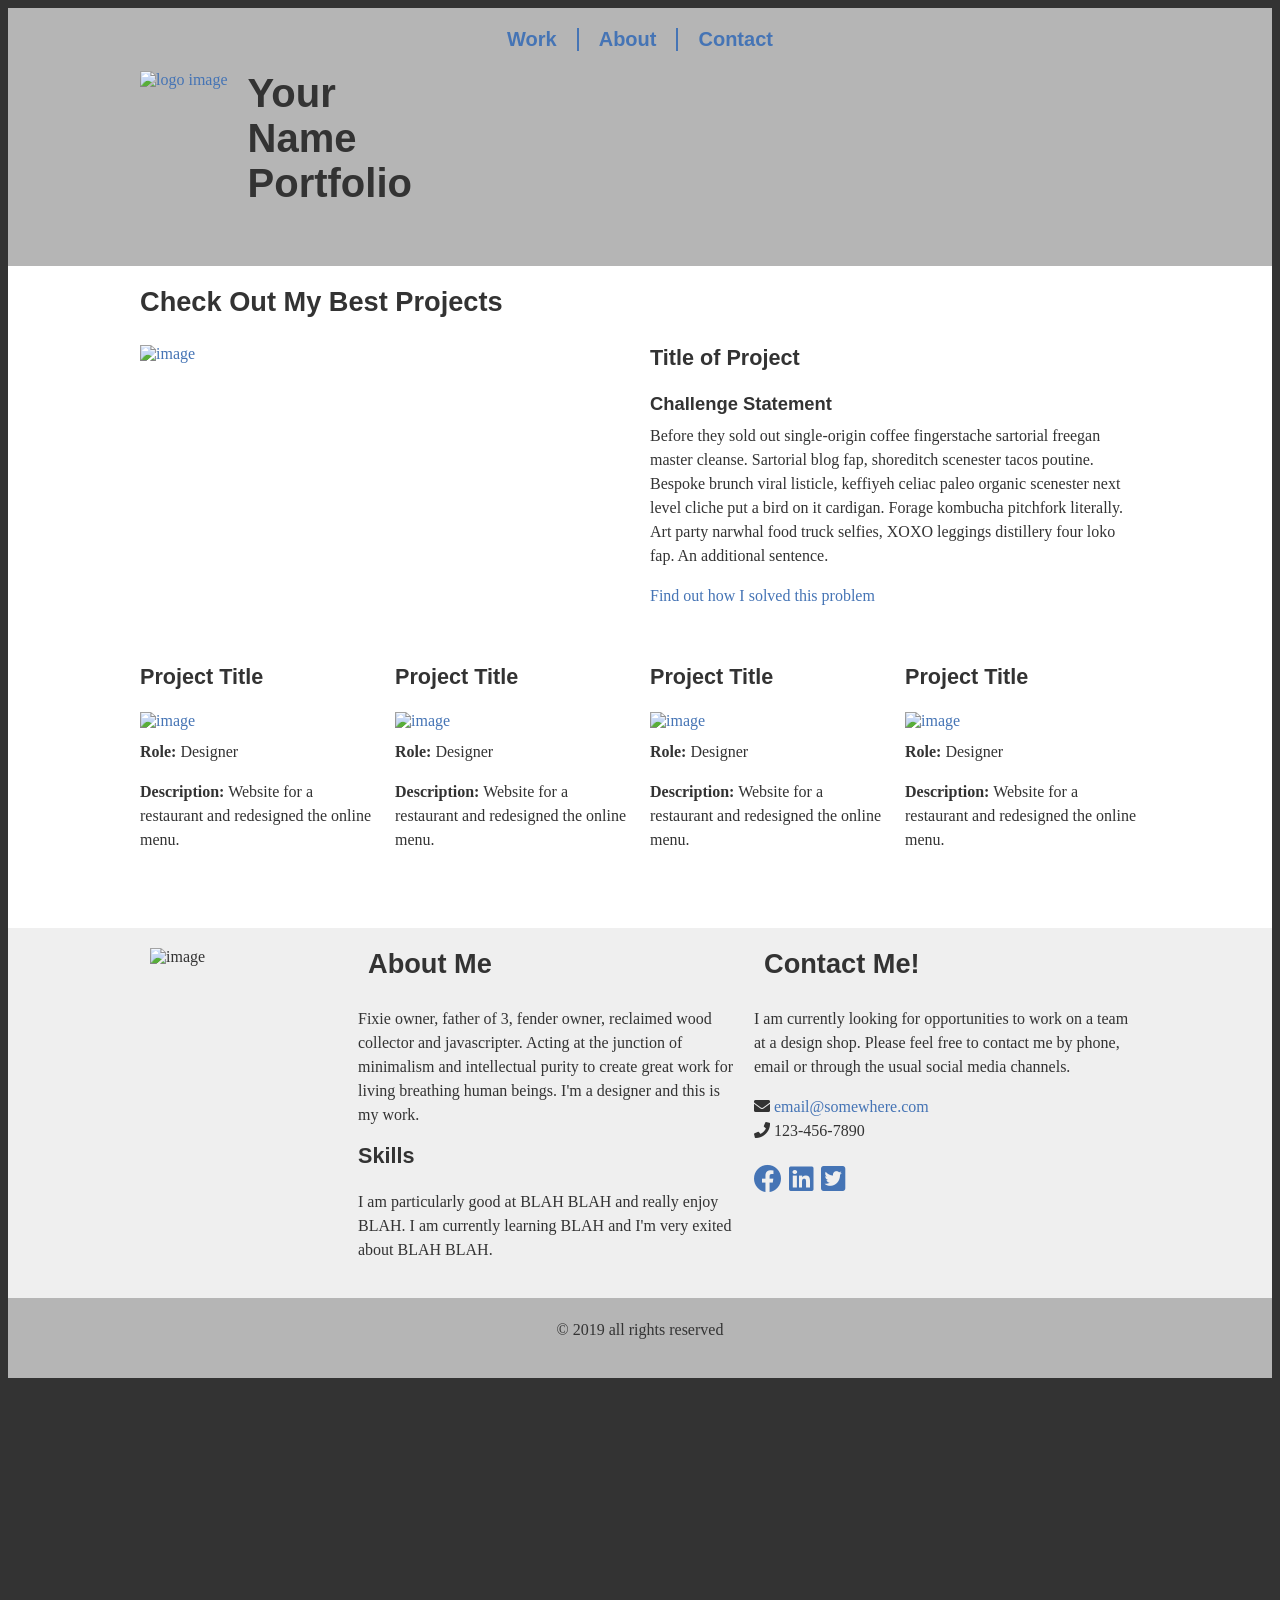
==== index.html @ 5288c27a "Add files via upload" ====
<!doctype html>
<html>
<head>
	<meta charset="UTF-8">

	<!--/ /---- Put your name in the title of the page ----/ /-->
	<title>Put Your Name Here</title>
	
	<!--/ /-------- Normalize CSS --------/ /-->
	<link href="https://cdnjs.cloudflare.com/ajax/libs/normalize/8.0.1/normalize.min.css" rel="stylesheet">
	
	<!--/ /-------- Google Fonts --------/ /-->
	<!-- Add a link to google fonts here if you want them -->
	
	<!--/ /-------- Font Awesome --------/ /-->
	<link rel="stylesheet" href="https://use.fontawesome.com/releases/v5.8.1/css/all.css" integrity="sha384-50oBUHEmvpQ+1lW4y57PTFmhCaXp0ML5d60M1M7uH2+nqUivzIebhndOJK28anvf" crossorigin="anonymous">

	<!--/ /-------- Your Styles --------/ /-->
	<link href="styles.css" rel="stylesheet">

	<!--/ /---Put a short description for your site below. 20 words or less---/ /-->
	<meta description="A short description for your site...">

	<!--/ /-------- Needed For Mobile Devices --------/ /-->
	<meta name="viewport" content="width=device-width, initial-scale=1">

</head>

<body>
	
    <!-- ------------------------------------------------------
    The site is designed to be mobile first. The wrapper elements
	are in place for when you get to desktop size to contain the 
	content.
    ------------------------------------------------------- -->
    
	<header class="primary">
        <div class="wrapper">
            
			<div class="logo-container">
				<h1>Your<br>Name<br>Portfolio</h1>

				<!-- ------------------------------------------------------
				Note that the image of the logo is linked to the home page.
				------------------------------------------------------- -->
				<a href="index.html"><img src="https://dummyimage.com/175/c4c4c4/fff&text=logo" alt="logo image" id="logo"></a>
			</div>
            
            
			<!-- ------------------------------------------------------
            The navigation here is linking to the sections further down
            the page.
            ------------------------------------------------------- -->
			<nav id="mainnav">
            	<ul>
                	<li><a href="#work">Work</a></li>
                    <li><a href="#about-contact">About</a></li>
                    <li><a href="#about-contact">Contact</a></li>
                </ul>
            </nav>
            
        </div>
        
    </header>
    
    <!-- ------------------------------------------------------
    This is the work section, which has two parts: the featured
	section and the projects section.
    ------------------------------------------------------- -->
    
    <section id="work">
   		<div class="wrapper">
        	<h2>Check Out My Best Projects</h2>
        	<section class="featured">
                <article>
                	<!-- ------------------------------------------------------
                    Link the image below to the detail page for this project.
                    Use the page.html file to make that page. Also link the 
                    anchor tag in the paragraph below to the same page.
                    ------------------------------------------------------- -->
                	<a href="#"><img src="https://dummyimage.com/510x300/c4c4c4/fff&text=Featured+Project" alt="image"></a>
                </article>
                
                <article>
                	<h3>Title of Project</h3>
                    <h4>Challenge Statement</h4>
                    <p>Before they sold out single-origin coffee fingerstache sartorial freegan master cleanse. Sartorial blog fap, shoreditch scenester tacos poutine. Bespoke brunch viral listicle, keffiyeh celiac paleo organic scenester next level cliche put a bird on it cardigan. Forage kombucha pitchfork literally. Art party narwhal food truck selfies, XOXO leggings distillery four loko fap. An additional sentence.</p> <p><a href="#">Find out how I solved this problem</a></p> 
                </article>
            </section> <!-- end row -->
            
            
            <!-- ------------------------------------------------------
            The projects section is for additional projects. I put four in
			here, but it could be more, or less. You just have to pay
			attention to how they wrap, and how many you want per row.
            
            Note that each image should be linked to the page with more
            detailed information about that project. You can use a copy of
            page.html to create those pages.
            ------------------------------------------------------- -->
            
            <section class="projects">
            
            	<article>
                	<h3>Project Title</h3>
                	<a href="#"><img src="https://dummyimage.com/340x200/c4c4c4/fff&text=Another+Project" alt="image"></a>
                    <p><strong>Role:</strong> Designer</p>
                    <p><strong>Description:</strong> Website for a restaurant and redesigned the online menu.</p>
                </article>
                
                <article>
                	<h3>Project Title</h3>
                	<a href="#"><img src="https://dummyimage.com/340x200/c4c4c4/fff&text=Another+Project" alt="image"></a>
                    <p><strong>Role:</strong> Designer</p>
                    <p><strong>Description:</strong> Website for a restaurant and redesigned the online menu.</p>
                </article>
                
                <article>
                	<h3>Project Title</h3>
                	<a href="#"><img src="https://dummyimage.com/340x200/c4c4c4/fff&text=Another+Project" alt="image"></a>
                    <p><strong>Role:</strong> Designer</p>
                    <p><strong>Description:</strong> Website for a restaurant and redesigned the online menu.</p>
                </article>
				
				<article>
                	<h3>Project Title</h3>
                	<a href="#"><img src="https://dummyimage.com/340x200/c4c4c4/fff&text=Another+Project" alt="image"></a>
                    <p><strong>Role:</strong> Designer</p>
                    <p><strong>Description:</strong> Website for a restaurant and redesigned the online menu.</p>
                </article>
            
            </section><!-- end row -->
            
        </div> <!-- end work wrapper -->
    </section>
    
    
    <!-- ------------------------------------------------------
    This is the about and contact section. The links in the main
    navigation link to this section. 
    ------------------------------------------------------- -->
    
    <section id="about-contact" class="secondary">
   		<div class="wrapper">
        	
			<div class="profile-photo">
            	<img src="http://placehold.it/260?text=Your+Photo" alt="image">
            </div>
			
            <article>
				<h2>About Me</h2>
				<p>Fixie owner, father of 3, fender owner, reclaimed wood collector and javascripter. Acting at the junction of minimalism and intellectual purity to create great work for living breathing human beings. I'm a designer and this is my work.</p>
				<h3>Skills</h3>
				<p>I am particularly good at BLAH BLAH and really enjoy BLAH. I am currently learning BLAH and I'm very exited about BLAH BLAH.</p>
			</article> 
                
			<article>
				<h2>Contact Me!</h2>
				<p>I am currently looking for opportunities to work on a team at a design shop. Please feel free to contact me by phone, email or through the usual social media channels.</p>

				<!-- ------------------------------------------------------
				Be sure to encode your email address at this site, so you 
				don't get spam. http://wbwip.com/wbw/emailencoder.html
				------------------------------------------------------- -->

				<p><i class="fa fa-envelope" aria-hidden="true"></i> <a href="mailto:&#101;&#109;&#097;&#105;&#108;&#064;&#115;&#111;&#109;&#101;&#119;&#104;&#101;&#114;&#101;&#046;&#099;&#111;&#109;">&#101;&#109;&#097;&#105;&#108;&#064;&#115;&#111;&#109;&#101;&#119;&#104;&#101;&#114;&#101;&#046;&#099;&#111;&#109;</a><br>
				<i class="fa fa-phone" aria-hidden="true"></i> 123-456-7890</p>

				<!-- ------------------------------------------------------
				You can see here that I have included font-awesome. It is used
				to create the icons above and below. You can go to the font-awesome
				website to see the available icons and swap some out.
				------------------------------------------------------- -->

				<p class="social">
					<a href="#"><i class="fab fa-facebook"></i></a>
					<a href="#"><i class="fab fa-linkedin"></i></a> 
					<a href="#"><i class="fab fa-twitter-square"></i></a>
				</p>
			</article>
                   
        </div>
    </section>
    
    
    <!-- ------------------------------------------------------
    The footer section is not doing much on this page. Add more
    content if necessary.
    ------------------------------------------------------- -->
    <footer class="primary">
    	<div class="wrapper">
        	<p class="centered">&copy; 2019 all rights reserved</p>
        </div>
    </footer>

</body>
</html>
---- styles.css ----
/********************* NOTES ************************
The basic resets below allow you to create your own styling
without having to fight some of the most annoying built in 
agent user styles.
****************************************************/

/************* Basic Resets ***************/

h1, h2, h3, h4, p, ul, ol, blockquote {
	margin: 0;
	padding: 0;
}

nav ul, nav ol {
	list-style-type: none;
}

/******** Additional resets *********/
a { text-decoration:none; }

img {
	display: block;
	max-width:100%; 
	height: auto;
}

* { box-sizing: border-box; }

/************ End CSS Reset  *************/


/********************* NOTES ************************
Below are the only colors I have used. Choose four new
colors and do a find and replace to replace the hex codes.
****************************************************/


/*********** Colors ***********

primary = #b5b5b5;
secondary = #efefef;
accent = #4574b5
text default = #333333;


********************************/


/************* Basic Page Rules ************/


/********************* NOTES ************************
I set the background of the page to dark and the main
font to Georgia for most of the type. The header font
is set to Arial. You could get two fonts that work well
together and replace these choices. You may have to adjust
sizing and spacing as well.
****************************************************/


body {
	font-family:Georgia;
	color:#333;
	background:#333;
}

/************* typography ************/

h1, h2, h3, h4, nav { 
	font-family:Arial;
	font-weight:bold; 
}

h1 {
	font-size:250%;
	margin-bottom:1em;
}

h2 {
	font-size:170%;
	margin-bottom:1em;
}

h3 { 
	font-size:135%;
	margin-bottom:1em;
}

h4 { 
	font-size:115%;
	margin-bottom:.5em;
}
	

p {
	line-height:1.5em;
	margin-bottom:1em;
}

a { color: #4574b5; }

.social { font-size:175%; }

.centered { text-align:center; }

/****************** Grid ******************/

.primary { background:#b5b5b5; }
.secondary { background:#efefef; }


/****************** Header and Main Navigation ****************/

header {
	padding: 20px;
}

header .wrapper {
	display: flex;
	flex-direction: column-reverse;
	flex-wrap: wrap;
}

.logo-container {
	display: flex;
	flex-direction: row-reverse;
	justify-content: flex-end;
}

#logo {
	margin-right:20px;
}


#mainnav {
	margin-bottom: 20px;
}

#mainnav ul {
	display: flex;
	justify-content: center;
}

#mainnav ul li a {
	display:block;
	color: #4574b5;
	border-left: 2px solid #4574b5;
	padding:0 20px;
	font-size:20px;
}

/********************* NOTES ************************
Removes the border on the first link...
****************************************************/

#mainnav ul li:first-of-type a {
	border:none;
}


/***************** Section Specific Rules *****************/

#work {
	background:#fff;
	padding: 20px;
}

#work img, .additional-projects img {
	width: 100%;
	margin-bottom: 10px;
}

.featured, .projects, #page-template #work section {
	margin-bottom: 40px;
}

#about-contact, .additional-projects {
	padding: 20px;
}

#about-contact img {
	margin-bottom: 10px;
}

/********************* NOTES ************************
I added all this margin to the bottom of the footer so
that when you click the link for "about" or "contact" in
the main nav, there is room for them to go all the way to
the top of the page.
****************************************************/

footer {
	padding: 20px;
	margin-bottom:600px;
}

@media only screen and (min-width: 650px) {
	#work {
		padding: 20px 10px;
	}
	
	#work article, h2 {
		padding: 0 10px;
	}
	
	.projects, #page-template #work section  {
		display: flex;
		flex-wrap: wrap;
	}
	
	.projects article, #page-template #work section article {
		width: 50%;
	}
	
	.additional-projects .wrapper{
		display: flex;
		flex-wrap: wrap;
	}
	
	.additional-projects h2 {
		flex-basis: 100%;
	}
	
	.additional-projects article {
		width: 50%;
		padding: 0 10px;
	}
	
	#about-contact {
		padding: 0;
	}
	
	#about-contact .wrapper {
		display: flex;
		flex-wrap: wrap;
		align-items: flex-start;
		padding: 20px 10px;
	}
	
	#about-contact .profile-photo {
		flex: 1;
		padding: 0 10px;
		width: 100%;
	}
	
	#about-contact article {
		padding: 0 10px;
	}
	
	#about-contact article:first-of-type {
		flex: 2;
	}
	
	#about-contact article:last-of-type {
		flex-basis: 100%;
	}
	
}

@media only screen and (min-width: 768px) {
	
	.featured {
		display: flex;
	}
	
	.featured article {
		flex: 1;
	}
	
	.additional-projects article {
		width: 25%;
	}
	
	#about-contact .wrapper {
		flex-wrap: nowrap;
	}
	
	#about-contact article:last-of-type {
		flex: 2;
		flex-basis: 0;
	}
}

@media only screen and (min-width: 1040px) {
	.wrapper {
		width: 1020px;
		margin: auto;
	}
	
	header .wrapper {
		padding: 0 10px;
	}
	
	/*Change the width here to 33% if you want three articles in a row*/
	.projects article {
		width: 25%;
	}
}
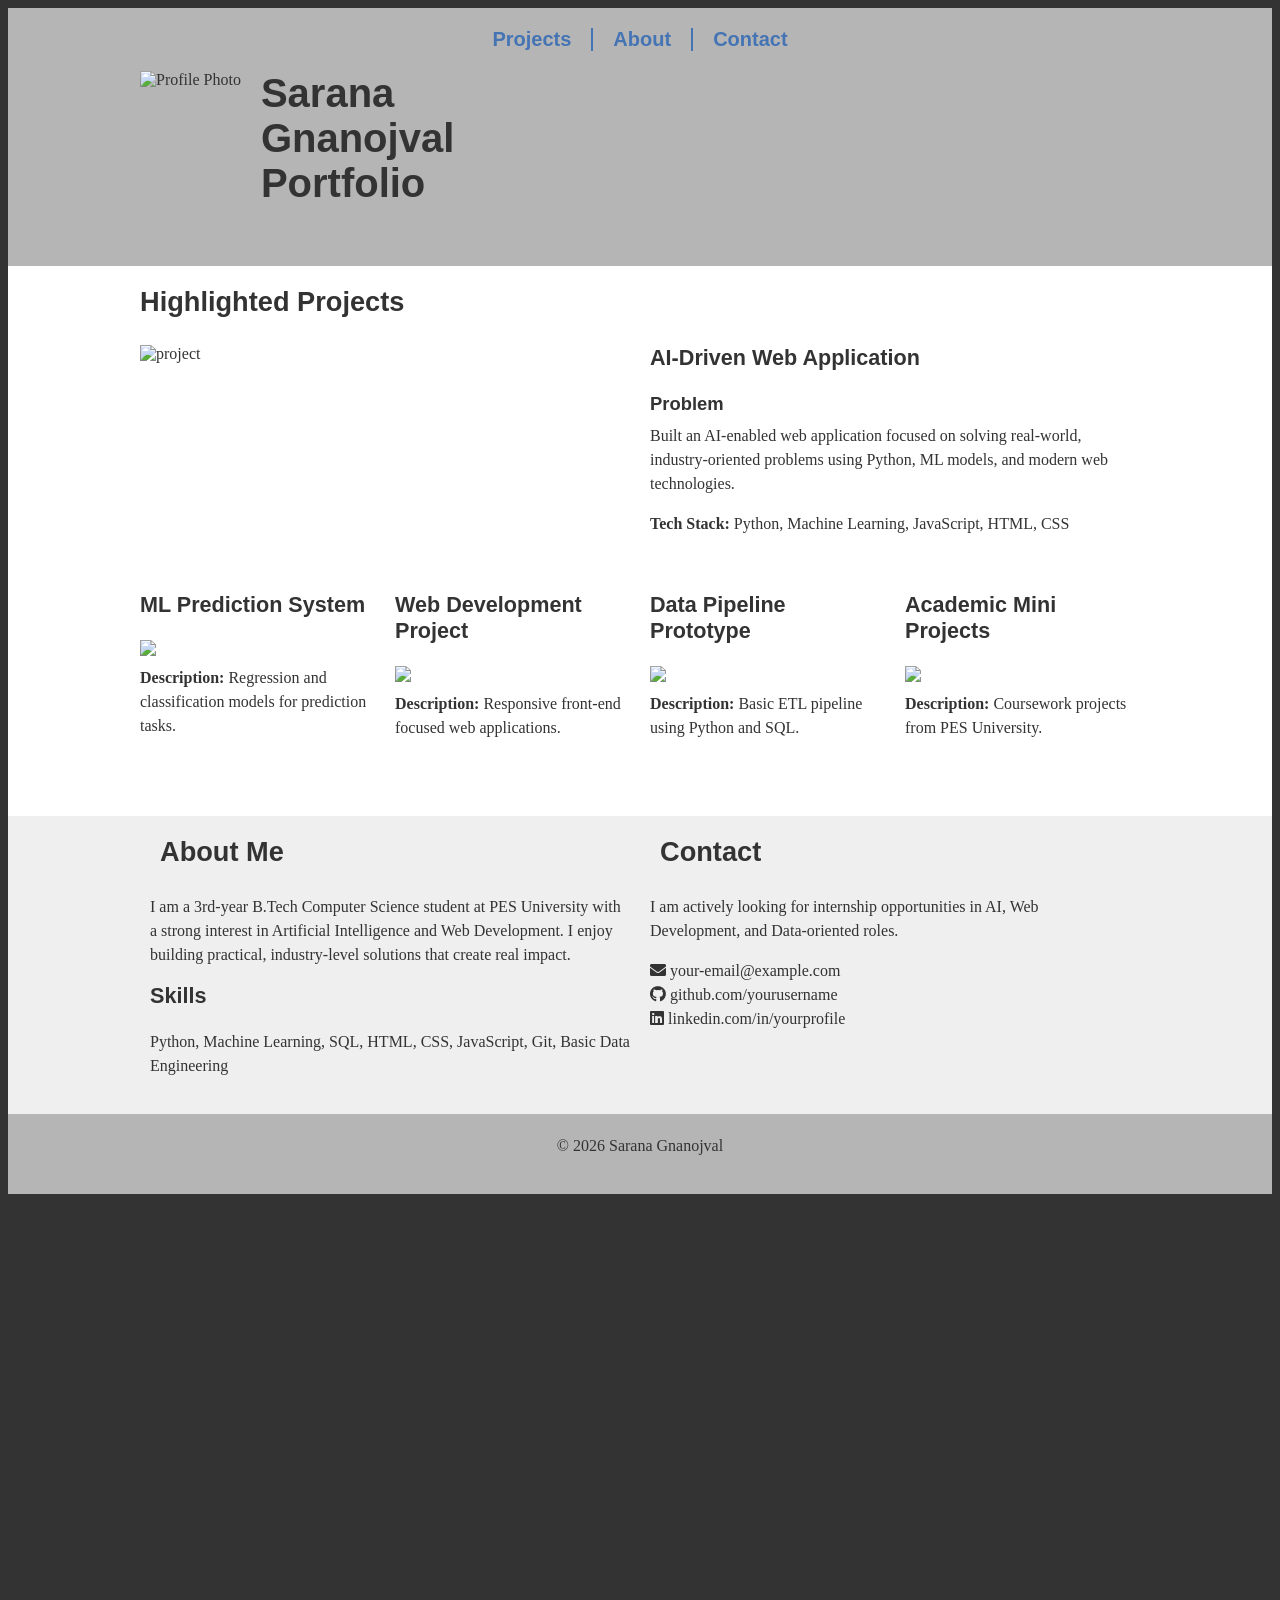
==== commit 5c2f6f4a: "Update index.html" ====
--- a/index.html
+++ b/index.html
@@ -1,197 +1,129 @@
 <!doctype html>
-<html>
+<html lang="en">
 <head>
-	<meta charset="UTF-8">
+  <meta charset="UTF-8">
+  <title>Sarana Gnanojval | Portfolio</title>
 
-	<!--/ /---- Put your name in the title of the page ----/ /-->
-	<title>Put Your Name Here</title>
-	
-	<!--/ /-------- Normalize CSS --------/ /-->
-	<link href="https://cdnjs.cloudflare.com/ajax/libs/normalize/8.0.1/normalize.min.css" rel="stylesheet">
-	
-	<!--/ /-------- Google Fonts --------/ /-->
-	<!-- Add a link to google fonts here if you want them -->
-	
-	<!--/ /-------- Font Awesome --------/ /-->
-	<link rel="stylesheet" href="https://use.fontawesome.com/releases/v5.8.1/css/all.css" integrity="sha384-50oBUHEmvpQ+1lW4y57PTFmhCaXp0ML5d60M1M7uH2+nqUivzIebhndOJK28anvf" crossorigin="anonymous">
+  <!-- Normalize -->
+  <link href="https://cdnjs.cloudflare.com/ajax/libs/normalize/8.0.1/normalize.min.css" rel="stylesheet">
 
-	<!--/ /-------- Your Styles --------/ /-->
-	<link href="styles.css" rel="stylesheet">
+  <!-- Font Awesome -->
+  <link rel="stylesheet" href="https://use.fontawesome.com/releases/v5.8.1/css/all.css">
 
-	<!--/ /---Put a short description for your site below. 20 words or less---/ /-->
-	<meta description="A short description for your site...">
+  <!-- Styles -->
+  <link href="styles.css" rel="stylesheet">
 
-	<!--/ /-------- Needed For Mobile Devices --------/ /-->
-	<meta name="viewport" content="width=device-width, initial-scale=1">
-
+  <meta name="description" content="AI and Web Developer | PES University | Internship Portfolio">
+  <meta name="viewport" content="width=device-width, initial-scale=1">
 </head>
 
 <body>
-	
-    <!-- ------------------------------------------------------
-    The site is designed to be mobile first. The wrapper elements
-	are in place for when you get to desktop size to contain the 
-	content.
-    ------------------------------------------------------- -->
-    
-	<header class="primary">
-        <div class="wrapper">
-            
-			<div class="logo-container">
-				<h1>Your<br>Name<br>Portfolio</h1>
 
-				<!-- ------------------------------------------------------
-				Note that the image of the logo is linked to the home page.
-				------------------------------------------------------- -->
-				<a href="index.html"><img src="https://dummyimage.com/175/c4c4c4/fff&text=logo" alt="logo image" id="logo"></a>
-			</div>
-            
-            
-			<!-- ------------------------------------------------------
-            The navigation here is linking to the sections further down
-            the page.
-            ------------------------------------------------------- -->
-			<nav id="mainnav">
-            	<ul>
-                	<li><a href="#work">Work</a></li>
-                    <li><a href="#about-contact">About</a></li>
-                    <li><a href="#about-contact">Contact</a></li>
-                </ul>
-            </nav>
-            
-        </div>
-        
-    </header>
-    
-    <!-- ------------------------------------------------------
-    This is the work section, which has two parts: the featured
-	section and the projects section.
-    ------------------------------------------------------- -->
-    
-    <section id="work">
-   		<div class="wrapper">
-        	<h2>Check Out My Best Projects</h2>
-        	<section class="featured">
-                <article>
-                	<!-- ------------------------------------------------------
-                    Link the image below to the detail page for this project.
-                    Use the page.html file to make that page. Also link the 
-                    anchor tag in the paragraph below to the same page.
-                    ------------------------------------------------------- -->
-                	<a href="#"><img src="https://dummyimage.com/510x300/c4c4c4/fff&text=Featured+Project" alt="image"></a>
-                </article>
-                
-                <article>
-                	<h3>Title of Project</h3>
-                    <h4>Challenge Statement</h4>
-                    <p>Before they sold out single-origin coffee fingerstache sartorial freegan master cleanse. Sartorial blog fap, shoreditch scenester tacos poutine. Bespoke brunch viral listicle, keffiyeh celiac paleo organic scenester next level cliche put a bird on it cardigan. Forage kombucha pitchfork literally. Art party narwhal food truck selfies, XOXO leggings distillery four loko fap. An additional sentence.</p> <p><a href="#">Find out how I solved this problem</a></p> 
-                </article>
-            </section> <!-- end row -->
-            
-            
-            <!-- ------------------------------------------------------
-            The projects section is for additional projects. I put four in
-			here, but it could be more, or less. You just have to pay
-			attention to how they wrap, and how many you want per row.
-            
-            Note that each image should be linked to the page with more
-            detailed information about that project. You can use a copy of
-            page.html to create those pages.
-            ------------------------------------------------------- -->
-            
-            <section class="projects">
-            
-            	<article>
-                	<h3>Project Title</h3>
-                	<a href="#"><img src="https://dummyimage.com/340x200/c4c4c4/fff&text=Another+Project" alt="image"></a>
-                    <p><strong>Role:</strong> Designer</p>
-                    <p><strong>Description:</strong> Website for a restaurant and redesigned the online menu.</p>
-                </article>
-                
-                <article>
-                	<h3>Project Title</h3>
-                	<a href="#"><img src="https://dummyimage.com/340x200/c4c4c4/fff&text=Another+Project" alt="image"></a>
-                    <p><strong>Role:</strong> Designer</p>
-                    <p><strong>Description:</strong> Website for a restaurant and redesigned the online menu.</p>
-                </article>
-                
-                <article>
-                	<h3>Project Title</h3>
-                	<a href="#"><img src="https://dummyimage.com/340x200/c4c4c4/fff&text=Another+Project" alt="image"></a>
-                    <p><strong>Role:</strong> Designer</p>
-                    <p><strong>Description:</strong> Website for a restaurant and redesigned the online menu.</p>
-                </article>
-				
-				<article>
-                	<h3>Project Title</h3>
-                	<a href="#"><img src="https://dummyimage.com/340x200/c4c4c4/fff&text=Another+Project" alt="image"></a>
-                    <p><strong>Role:</strong> Designer</p>
-                    <p><strong>Description:</strong> Website for a restaurant and redesigned the online menu.</p>
-                </article>
-            
-            </section><!-- end row -->
-            
-        </div> <!-- end work wrapper -->
+<header class="primary">
+  <div class="wrapper">
+    <div class="logo-container">
+      <h1>Sarana<br>Gnanojval<br>Portfolio</h1>
+      <img src="https://tuybrsecbijidfmsczou.supabase.co/storage/v1/object/public/imgs2/PES1UG23AM274.jpeg" alt="Profile Photo" id="logo">
+    </div>
+
+    <nav id="mainnav">
+      <ul>
+        <li><a href="#work">Projects</a></li>
+        <li><a href="#about-contact">About</a></li>
+        <li><a href="#about-contact">Contact</a></li>
+      </ul>
+    </nav>
+  </div>
+</header>
+
+<section id="work">
+  <div class="wrapper">
+    <h2>Highlighted Projects</h2>
+
+    <section class="featured">
+      <article>
+        <img src="https://dummyimage.com/510x300/cccccc/000&text=AI+%2B+Web+Project" alt="project">
+      </article>
+
+      <article>
+        <h3>AI-Driven Web Application</h3>
+        <h4>Problem</h4>
+        <p>
+          Built an AI-enabled web application focused on solving real-world,
+          industry-oriented problems using Python, ML models, and modern web
+          technologies.
+        </p>
+        <p><strong>Tech Stack:</strong> Python, Machine Learning, JavaScript, HTML, CSS</p>
+      </article>
     </section>
-    
-    
-    <!-- ------------------------------------------------------
-    This is the about and contact section. The links in the main
-    navigation link to this section. 
-    ------------------------------------------------------- -->
-    
-    <section id="about-contact" class="secondary">
-   		<div class="wrapper">
-        	
-			<div class="profile-photo">
-            	<img src="http://placehold.it/260?text=Your+Photo" alt="image">
-            </div>
-			
-            <article>
-				<h2>About Me</h2>
-				<p>Fixie owner, father of 3, fender owner, reclaimed wood collector and javascripter. Acting at the junction of minimalism and intellectual purity to create great work for living breathing human beings. I'm a designer and this is my work.</p>
-				<h3>Skills</h3>
-				<p>I am particularly good at BLAH BLAH and really enjoy BLAH. I am currently learning BLAH and I'm very exited about BLAH BLAH.</p>
-			</article> 
-                
-			<article>
-				<h2>Contact Me!</h2>
-				<p>I am currently looking for opportunities to work on a team at a design shop. Please feel free to contact me by phone, email or through the usual social media channels.</p>
 
-				<!-- ------------------------------------------------------
-				Be sure to encode your email address at this site, so you 
-				don't get spam. http://wbwip.com/wbw/emailencoder.html
-				------------------------------------------------------- -->
+    <section class="projects">
+      <article>
+        <h3>ML Prediction System</h3>
+        <img src="https://dummyimage.com/340x200/cccccc/000&text=ML+Project">
+        <p><strong>Description:</strong> Regression and classification models for prediction tasks.</p>
+      </article>
 
-				<p><i class="fa fa-envelope" aria-hidden="true"></i> <a href="mailto:&#101;&#109;&#097;&#105;&#108;&#064;&#115;&#111;&#109;&#101;&#119;&#104;&#101;&#114;&#101;&#046;&#099;&#111;&#109;">&#101;&#109;&#097;&#105;&#108;&#064;&#115;&#111;&#109;&#101;&#119;&#104;&#101;&#114;&#101;&#046;&#099;&#111;&#109;</a><br>
-				<i class="fa fa-phone" aria-hidden="true"></i> 123-456-7890</p>
+      <article>
+        <h3>Web Development Project</h3>
+        <img src="https://dummyimage.com/340x200/cccccc/000&text=Web+App">
+        <p><strong>Description:</strong> Responsive front-end focused web applications.</p>
+      </article>
 
-				<!-- ------------------------------------------------------
-				You can see here that I have included font-awesome. It is used
-				to create the icons above and below. You can go to the font-awesome
-				website to see the available icons and swap some out.
-				------------------------------------------------------- -->
+      <article>
+        <h3>Data Pipeline Prototype</h3>
+        <img src="https://dummyimage.com/340x200/cccccc/000&text=Data+Engineering">
+        <p><strong>Description:</strong> Basic ETL pipeline using Python and SQL.</p>
+      </article>
 
-				<p class="social">
-					<a href="#"><i class="fab fa-facebook"></i></a>
-					<a href="#"><i class="fab fa-linkedin"></i></a> 
-					<a href="#"><i class="fab fa-twitter-square"></i></a>
-				</p>
-			</article>
-                   
-        </div>
+      <article>
+        <h3>Academic Mini Projects</h3>
+        <img src="https://dummyimage.com/340x200/cccccc/000&text=University+Work">
+        <p><strong>Description:</strong> Coursework projects from PES University.</p>
+      </article>
     </section>
-    
-    
-    <!-- ------------------------------------------------------
-    The footer section is not doing much on this page. Add more
-    content if necessary.
-    ------------------------------------------------------- -->
-    <footer class="primary">
-    	<div class="wrapper">
-        	<p class="centered">&copy; 2019 all rights reserved</p>
-        </div>
-    </footer>
+  </div>
+</section>
+
+<section id="about-contact" class="secondary">
+  <div class="wrapper">
+
+    <article>
+      <h2>About Me</h2>
+      <p>
+        I am a 3rd-year B.Tech Computer Science student at PES University with a
+        strong interest in Artificial Intelligence and Web Development.
+        I enjoy building practical, industry-level solutions that create real impact.
+      </p>
+
+      <h3>Skills</h3>
+      <p>
+        Python, Machine Learning, SQL, HTML, CSS, JavaScript, Git, Basic Data Engineering
+      </p>
+    </article>
+
+    <article>
+      <h2>Contact</h2>
+      <p>
+        I am actively looking for internship opportunities in AI, Web Development,
+        and Data-oriented roles.
+      </p>
+
+      <p>
+        <i class="fa fa-envelope"></i> your-email@example.com<br>
+        <i class="fab fa-github"></i> github.com/yourusername<br>
+        <i class="fab fa-linkedin"></i> linkedin.com/in/yourprofile
+      </p>
+    </article>
+
+  </div>
+</section>
+
+<footer class="primary">
+  <div class="wrapper">
+    <p class="centered">© 2026 Sarana Gnanojval</p>
+  </div>
+</footer>
 
 </body>
 </html>
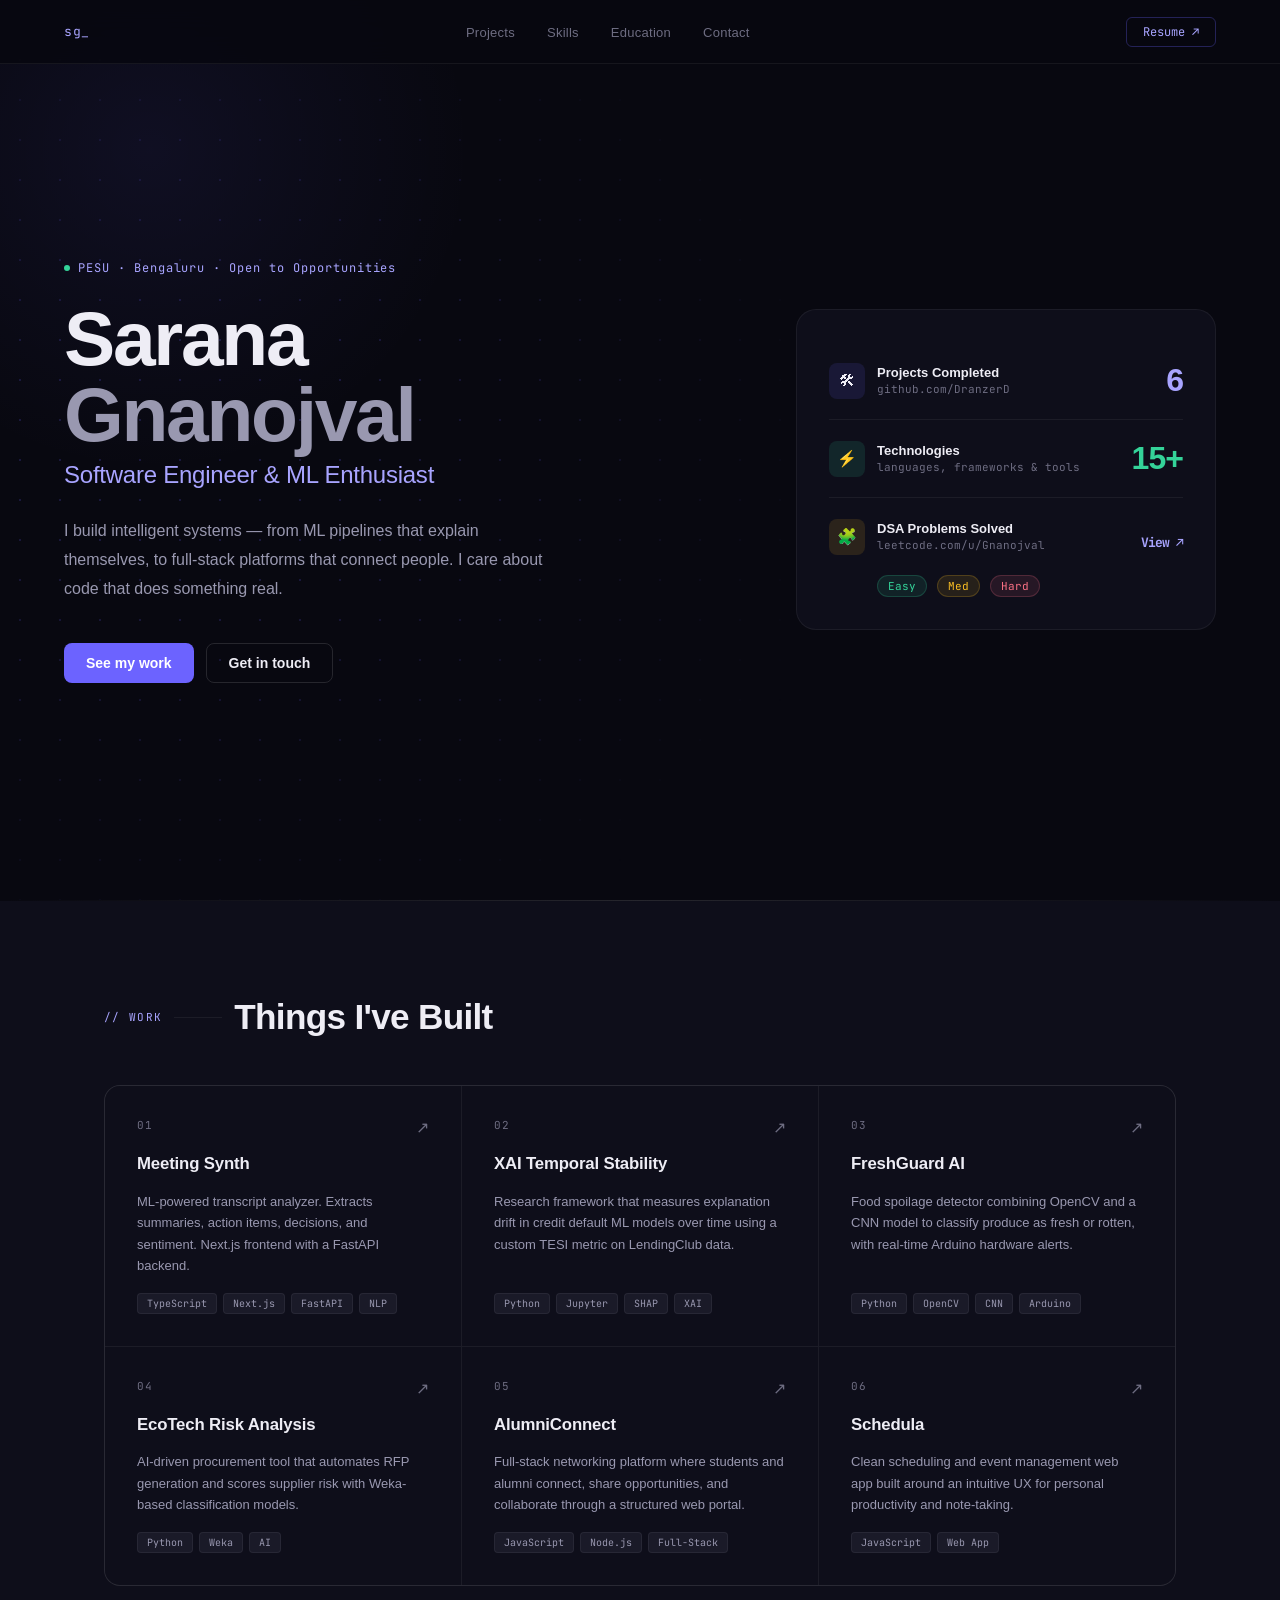
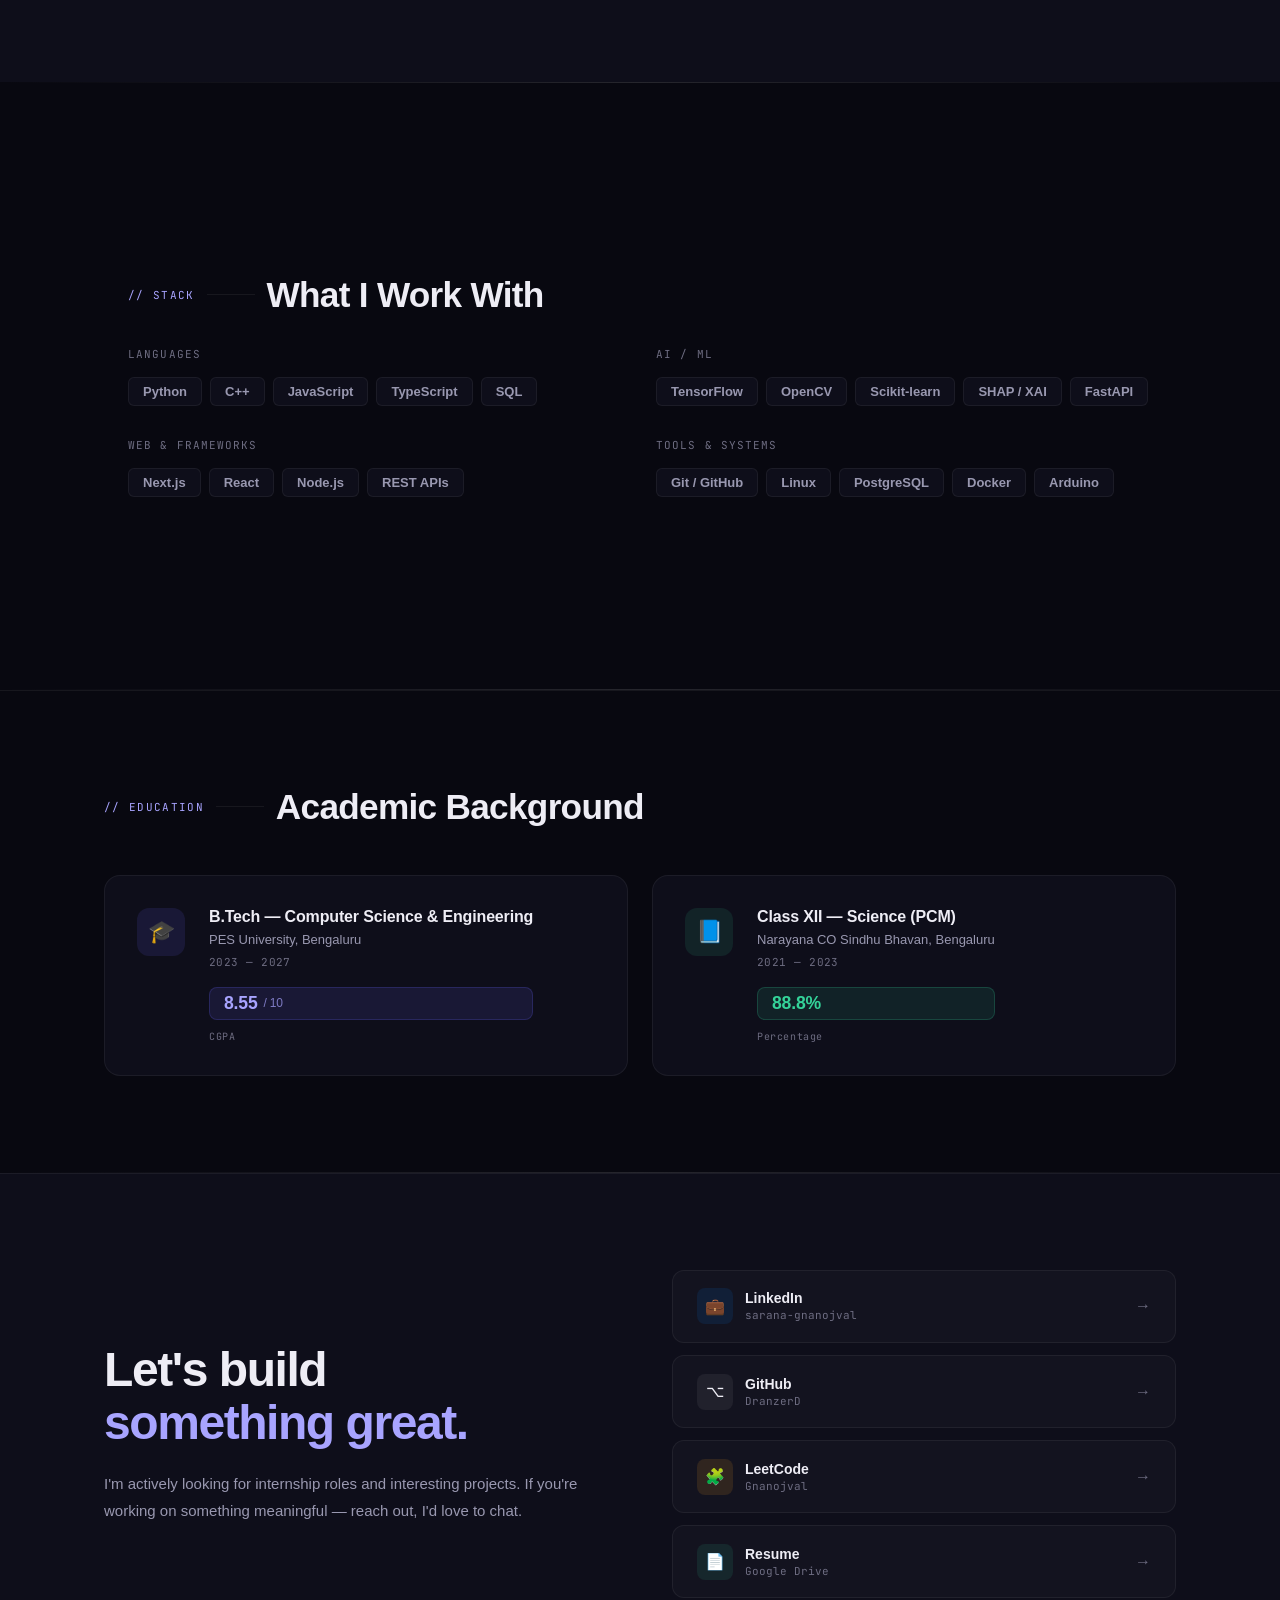
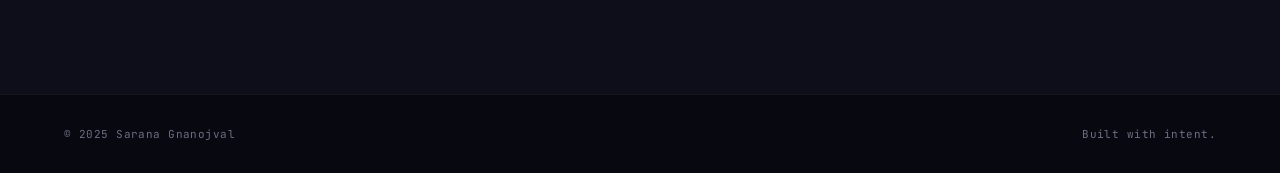
==== commit 23533147: "Portfolio 3.0" ====
--- a/index.html
+++ b/index.html
@@ -1,129 +1,441 @@
-<!doctype html>
+<!DOCTYPE html>
 <html lang="en">
 <head>
-  <meta charset="UTF-8">
-  <title>Sarana Gnanojval | Portfolio</title>
-
-  <!-- Normalize -->
-  <link href="https://cdnjs.cloudflare.com/ajax/libs/normalize/8.0.1/normalize.min.css" rel="stylesheet">
-
-  <!-- Font Awesome -->
-  <link rel="stylesheet" href="https://use.fontawesome.com/releases/v5.8.1/css/all.css">
-
-  <!-- Styles -->
-  <link href="styles.css" rel="stylesheet">
-
-  <meta name="description" content="AI and Web Developer | PES University | Internship Portfolio">
-  <meta name="viewport" content="width=device-width, initial-scale=1">
+<meta charset="UTF-8">
+<meta name="viewport" content="width=device-width, initial-scale=1.0">
+<title>Sarana Gnanojval</title>
+<link rel="preconnect" href="https://fonts.googleapis.com">
+<link href="https://fonts.googleapis.com/css2?family=Clash+Display:wght@400;500;600;700&family=Cabinet+Grotesk:wght@400;500;700;800&family=JetBrains+Mono:wght@300;400&display=swap" rel="stylesheet">
+<style>
+:root {
+  --bg: #080810;
+  --bg1: #0e0e1a;
+  --bg2: #13131f;
+  --bg3: #1a1a28;
+  --border: rgba(255,255,255,0.06);
+  --border-hover: rgba(255,255,255,0.12);
+  --text: #eeedf5;
+  --muted: #6e6d82;
+  --muted2: #9998b0;
+  --accent: #6c63ff;
+  --accent-light: #a8a4ff;
+  --accent-glow: rgba(108,99,255,0.12);
+  --green: #34d399;
+  --amber: #fbbf24;
+  --red: #fb7185;
+}
+*,*::before,*::after{box-sizing:border-box;margin:0;padding:0}
+html{scroll-behavior:smooth}
+body{font-family:'Cabinet Grotesk',sans-serif;background:var(--bg);color:var(--text);overflow-x:hidden}
+::-webkit-scrollbar{width:4px}
+::-webkit-scrollbar-track{background:var(--bg)}
+::-webkit-scrollbar-thumb{background:var(--bg3);border-radius:2px}
+
+/* NAV */
+nav{position:fixed;top:0;left:0;right:0;z-index:200;padding:0 4rem;height:64px;display:flex;align-items:center;justify-content:space-between;background:rgba(8,8,16,0.85);backdrop-filter:blur(20px);border-bottom:1px solid var(--border)}
+.nav-logo{font-family:'JetBrains Mono',monospace;font-size:13px;color:var(--accent-light);letter-spacing:.04em}
+.nav-links{display:flex;gap:2rem;list-style:none}
+.nav-links a{font-size:13px;font-weight:500;color:var(--muted);text-decoration:none;transition:color .2s;letter-spacing:.02em}
+.nav-links a:hover{color:var(--text)}
+.nav-cta{font-family:'JetBrains Mono',monospace;font-size:12px;color:var(--accent-light);text-decoration:none;border:1px solid rgba(108,99,255,.3);padding:6px 16px;border-radius:6px;transition:all .2s}
+.nav-cta:hover{background:var(--accent-glow);border-color:var(--accent)}
+
+/* HERO */
+.hero{min-height:100vh;padding:120px 4rem 80px;display:flex;flex-direction:column;justify-content:center;position:relative;overflow:hidden}
+.hero::before{content:'';position:absolute;inset:0;background-image:radial-gradient(circle,rgba(108,99,255,.18) 1px,transparent 1px);background-size:40px 40px;mask-image:radial-gradient(ellipse 70% 80% at 15% 50%,black 20%,transparent 75%);pointer-events:none}
+.hero-glow{position:absolute;width:700px;height:700px;border-radius:50%;background:radial-gradient(circle,rgba(108,99,255,.08) 0%,transparent 65%);top:-200px;left:-200px;pointer-events:none}
+.hero-inner{position:relative;z-index:1;display:grid;grid-template-columns:1fr 420px;gap:4rem;align-items:center;max-width:1200px}
+.hero-eyebrow{display:inline-flex;align-items:center;gap:8px;font-family:'JetBrains Mono',monospace;font-size:12px;color:var(--accent-light);letter-spacing:.08em;margin-bottom:1.5rem;opacity:0;animation:fadeUp .6s .1s ease forwards}
+.eyebrow-dot{width:6px;height:6px;background:var(--green);border-radius:50%;animation:blink 2s ease-in-out infinite}
+@keyframes blink{0%,100%{opacity:1}50%{opacity:.3}}
+.hero-name{font-family:'Clash Display',sans-serif;font-size:clamp(3.2rem,6vw,5.2rem);font-weight:700;line-height:1.0;letter-spacing:-.03em;margin-bottom:.5rem;opacity:0;animation:fadeUp .6s .2s ease forwards}
+.hero-name .dim{color:var(--muted2)}
+.hero-role{font-family:'Clash Display',sans-serif;font-size:clamp(1.1rem,2.5vw,1.5rem);font-weight:400;color:var(--accent-light);margin-bottom:1.75rem;letter-spacing:-.01em;opacity:0;animation:fadeUp .6s .3s ease forwards}
+.hero-desc{font-size:1rem;line-height:1.8;color:var(--muted2);max-width:480px;margin-bottom:2.5rem;opacity:0;animation:fadeUp .6s .4s ease forwards}
+.hero-btns{display:flex;gap:12px;flex-wrap:wrap;opacity:0;animation:fadeUp .6s .5s ease forwards}
+.btn{display:inline-flex;align-items:center;gap:8px;padding:11px 22px;border-radius:8px;font-family:'Cabinet Grotesk',sans-serif;font-size:14px;font-weight:700;text-decoration:none;cursor:pointer;transition:all .2s;border:none}
+.btn-fill{background:var(--accent);color:#fff}
+.btn-fill:hover{background:#7c74ff;transform:translateY(-2px);box-shadow:0 8px 24px rgba(108,99,255,.3)}
+.btn-outline{background:transparent;color:var(--text);border:1px solid var(--border-hover)}
+.btn-outline:hover{background:var(--bg2)}
+
+/* STATS CARD */
+.hero-right{opacity:0;animation:fadeUp .7s .35s ease forwards}
+.stats-card{background:var(--bg1);border:1px solid var(--border);border-radius:20px;padding:2rem}
+.stat-row{display:flex;align-items:center;justify-content:space-between;padding:1.25rem 0;border-bottom:1px solid var(--border)}
+.stat-row:last-child{border-bottom:none;padding-bottom:.5rem}
+.stat-label-group{display:flex;align-items:center;gap:12px}
+.stat-icon{width:36px;height:36px;border-radius:8px;display:flex;align-items:center;justify-content:center;font-size:16px}
+.si-p{background:rgba(108,99,255,.12)}
+.si-g{background:rgba(52,211,153,.12)}
+.si-a{background:rgba(251,191,36,.12)}
+.stat-meta{display:flex;flex-direction:column;gap:2px}
+.stat-name{font-size:13px;font-weight:700}
+.stat-sub{font-size:11px;color:var(--muted);font-family:'JetBrains Mono',monospace}
+.stat-value{font-family:'Clash Display',sans-serif;font-size:2rem;font-weight:700;letter-spacing:-.03em;min-width:60px;text-align:right}
+.sv-p{color:var(--accent-light)}
+.sv-g{color:var(--green)}
+.sv-a{color:var(--amber)}
+.lc-breakdown{display:flex;gap:10px;padding:.75rem 0 0 48px}
+.lc-pill{font-family:'JetBrains Mono',monospace;font-size:11px;padding:3px 10px;border-radius:100px}
+.lc-pill.easy{background:rgba(52,211,153,.1);color:var(--green);border:1px solid rgba(52,211,153,.2)}
+.lc-pill.med{background:rgba(251,191,36,.1);color:var(--amber);border:1px solid rgba(251,191,36,.2)}
+.lc-pill.hard{background:rgba(251,113,133,.1);color:var(--red);border:1px solid rgba(251,113,133,.2)}
+
+/* DIVIDER */
+.divider{width:100%;height:1px;background:linear-gradient(90deg,transparent,var(--border-hover),transparent)}
+
+/* SECTION */
+.section{padding:6rem 4rem;max-width:1200px;margin:0 auto}
+.section-label{display:flex;align-items:center;gap:12px;margin-bottom:3rem}
+.section-tag{font-family:'JetBrains Mono',monospace;font-size:11px;color:var(--accent-light);letter-spacing:.12em;text-transform:uppercase}
+.section-rule{flex:1;height:1px;background:var(--border);max-width:48px}
+.section-title{font-family:'Clash Display',sans-serif;font-size:clamp(1.6rem,3vw,2.2rem);font-weight:600;letter-spacing:-.02em}
+
+/* PROJECTS */
+#projects-wrap{background:var(--bg1)}
+.projects-grid{display:grid;grid-template-columns:repeat(3,1fr);gap:1px;background:var(--border);border:1px solid var(--border);border-radius:16px;overflow:hidden}
+.proj{background:var(--bg1);padding:2rem;display:flex;flex-direction:column;gap:1rem;text-decoration:none;color:inherit;position:relative;transition:background .2s;overflow:hidden}
+.proj::after{content:'';position:absolute;top:0;left:0;right:0;height:2px;background:linear-gradient(90deg,var(--accent),var(--green));transform:scaleX(0);transform-origin:left;transition:transform .3s ease}
+.proj:hover{background:var(--bg2)}
+.proj:hover::after{transform:scaleX(1)}
+.proj-top{display:flex;justify-content:space-between;align-items:flex-start}
+.proj-num{font-family:'JetBrains Mono',monospace;font-size:11px;color:var(--muted);letter-spacing:.06em}
+.proj-arrow{font-size:16px;color:var(--muted);transition:color .2s,transform .2s}
+.proj:hover .proj-arrow{color:var(--accent-light);transform:translate(3px,-3px)}
+.proj-name{font-family:'Clash Display',sans-serif;font-size:1.05rem;font-weight:600;letter-spacing:-.01em;line-height:1.3}
+.proj-desc{font-size:13px;color:var(--muted2);line-height:1.65;flex:1}
+.proj-chips{display:flex;flex-wrap:wrap;gap:6px;margin-top:auto}
+.chip{font-family:'JetBrains Mono',monospace;font-size:10px;padding:3px 9px;border-radius:4px;color:var(--muted2);background:var(--bg3);border:1px solid var(--border)}
+
+/* SKILLS */
+#skills-wrap{padding:6rem 4rem}
+.skills-grid-outer{max-width:1200px;margin:0 auto}
+.skills-wrap{display:grid;grid-template-columns:repeat(2,1fr);gap:2rem}
+.skill-block-title{font-family:'JetBrains Mono',monospace;font-size:11px;color:var(--muted);letter-spacing:.1em;text-transform:uppercase;margin-bottom:1rem}
+.skill-list{display:flex;flex-wrap:wrap;gap:8px}
+.skill-item{font-size:13px;font-weight:700;color:var(--muted2);background:var(--bg1);border:1px solid var(--border);padding:6px 14px;border-radius:6px;transition:all .2s}
+.skill-item:hover{color:var(--text);border-color:var(--border-hover);background:var(--bg2)}
+
+/* EDUCATION */
+#edu-wrap{background:var(--bg);border-top:1px solid var(--border)}
+.edu-grid{display:grid;grid-template-columns:1fr 1fr;gap:1.5rem;max-width:1200px}
+.edu-card{background:var(--bg1);border:1px solid var(--border);border-radius:16px;padding:2rem;display:flex;gap:1.5rem;align-items:flex-start;transition:border-color .2s}
+.edu-card:hover{border-color:var(--border-hover)}
+.edu-icon{width:48px;height:48px;border-radius:12px;display:flex;align-items:center;justify-content:center;font-size:22px;flex-shrink:0}
+.edu-icon.uni{background:rgba(108,99,255,.12)}
+.edu-icon.school{background:rgba(52,211,153,.1)}
+.edu-body{display:flex;flex-direction:column;gap:6px}
+.edu-degree{font-family:'Clash Display',sans-serif;font-size:1rem;font-weight:600;letter-spacing:-.01em}
+.edu-institute{font-size:13px;color:var(--muted2);font-weight:500}
+.edu-period{font-family:'JetBrains Mono',monospace;font-size:11px;color:var(--muted);letter-spacing:.04em;margin-top:2px}
+.edu-badge{display:inline-flex;align-items:center;gap:6px;margin-top:.75rem;padding:5px 14px;border-radius:8px;font-family:'Clash Display',sans-serif;font-size:1.1rem;font-weight:700;letter-spacing:-.01em}
+.edu-badge.cgpa{background:rgba(108,99,255,.12);color:var(--accent-light);border:1px solid rgba(108,99,255,.2)}
+.edu-badge.pct{background:rgba(52,211,153,.1);color:var(--green);border:1px solid rgba(52,211,153,.2)}
+.edu-badge-label{font-family:'JetBrains Mono',monospace;font-size:10px;color:var(--muted);letter-spacing:.06em;margin-top:4px}
+
+/* CONNECT */
+#connect-wrap{background:var(--bg1);border-top:1px solid var(--border)}
+.connect-inner{max-width:1200px;margin:0 auto;padding:6rem 4rem;display:grid;grid-template-columns:1fr 1fr;gap:4rem;align-items:center}
+.connect-title{font-family:'Clash Display',sans-serif;font-size:clamp(2rem,4vw,3rem);font-weight:700;letter-spacing:-.03em;line-height:1.1;margin-bottom:1.25rem}
+.connect-title span{color:var(--accent-light)}
+.connect-desc{font-size:15px;color:var(--muted2);line-height:1.8}
+.connect-right{display:flex;flex-direction:column;gap:12px}
+.connect-link{display:flex;align-items:center;justify-content:space-between;padding:1.1rem 1.5rem;background:var(--bg2);border:1px solid var(--border);border-radius:12px;text-decoration:none;color:var(--text);transition:all .2s}
+.connect-link:hover{background:var(--bg3);border-color:var(--border-hover);transform:translateX(4px)}
+.cl-left{display:flex;align-items:center;gap:12px}
+.cl-icon{width:36px;height:36px;border-radius:8px;display:flex;align-items:center;justify-content:center;font-size:16px}
+.cl-name{font-size:14px;font-weight:700}
+.cl-handle{font-family:'JetBrains Mono',monospace;font-size:11px;color:var(--muted);margin-top:2px}
+.cl-arrow{color:var(--muted);font-size:16px;transition:color .2s}
+.connect-link:hover .cl-arrow{color:var(--accent-light)}
+
+footer{padding:2rem 4rem;display:flex;justify-content:space-between;align-items:center;font-family:'JetBrains Mono',monospace;font-size:11px;color:var(--muted);letter-spacing:.04em;border-top:1px solid var(--border)}
+
+@keyframes fadeUp{from{opacity:0;transform:translateY(20px)}to{opacity:1;transform:translateY(0)}}
+.reveal{opacity:0;transform:translateY(24px);transition:opacity .55s ease,transform .55s ease}
+.reveal.visible{opacity:1;transform:translateY(0)}
+
+@media(max-width:900px){
+  nav{padding:0 1.5rem}
+  .nav-links{display:none}
+  .hero{padding:100px 1.5rem 60px}
+  .hero-inner{grid-template-columns:1fr;gap:3rem}
+  .hero-right{order:-1}
+  .section{padding:4rem 1.5rem}
+  #skills-wrap{padding:4rem 1.5rem}
+  .projects-grid{grid-template-columns:1fr}
+  .skills-wrap{grid-template-columns:1fr}
+  .connect-inner{grid-template-columns:1fr;padding:4rem 1.5rem}
+  footer{padding:1.5rem;flex-direction:column;gap:8px}
+}
+</style>
 </head>
-
 <body>
 
-<header class="primary">
-  <div class="wrapper">
-    <div class="logo-container">
-      <h1>Sarana<br>Gnanojval<br>Portfolio</h1>
-      <img src="https://tuybrsecbijidfmsczou.supabase.co/storage/v1/object/public/imgs2/PES1UG23AM274.jpeg" alt="Profile Photo" id="logo">
-    </div>
-
-    <nav id="mainnav">
-      <ul>
-        <li><a href="#work">Projects</a></li>
-        <li><a href="#about-contact">About</a></li>
-        <li><a href="#about-contact">Contact</a></li>
-      </ul>
-    </nav>
-  </div>
-</header>
-
-<section id="work">
-  <div class="wrapper">
-    <h2>Highlighted Projects</h2>
-
-    <section class="featured">
-      <article>
-        <img src="https://dummyimage.com/510x300/cccccc/000&text=AI+%2B+Web+Project" alt="project">
-      </article>
-
-      <article>
-        <h3>AI-Driven Web Application</h3>
-        <h4>Problem</h4>
-        <p>
-          Built an AI-enabled web application focused on solving real-world,
-          industry-oriented problems using Python, ML models, and modern web
-          technologies.
-        </p>
-        <p><strong>Tech Stack:</strong> Python, Machine Learning, JavaScript, HTML, CSS</p>
-      </article>
-    </section>
-
-    <section class="projects">
-      <article>
-        <h3>ML Prediction System</h3>
-        <img src="https://dummyimage.com/340x200/cccccc/000&text=ML+Project">
-        <p><strong>Description:</strong> Regression and classification models for prediction tasks.</p>
-      </article>
-
-      <article>
-        <h3>Web Development Project</h3>
-        <img src="https://dummyimage.com/340x200/cccccc/000&text=Web+App">
-        <p><strong>Description:</strong> Responsive front-end focused web applications.</p>
-      </article>
-
-      <article>
-        <h3>Data Pipeline Prototype</h3>
-        <img src="https://dummyimage.com/340x200/cccccc/000&text=Data+Engineering">
-        <p><strong>Description:</strong> Basic ETL pipeline using Python and SQL.</p>
-      </article>
-
-      <article>
-        <h3>Academic Mini Projects</h3>
-        <img src="https://dummyimage.com/340x200/cccccc/000&text=University+Work">
-        <p><strong>Description:</strong> Coursework projects from PES University.</p>
-      </article>
-    </section>
+<nav>
+  <span class="nav-logo">sg_</span>
+  <ul class="nav-links">
+    <li><a href="#projects-wrap">Projects</a></li>
+    <li><a href="#skills-wrap">Skills</a></li>
+    <li><a href="#edu-wrap">Education</a></li>
+    <li><a href="#connect-wrap">Contact</a></li>
+  </ul>
+  <a href="https://drive.google.com/file/d/1TRmpMBrc9jld2oklp_E9bveN4wbqXfwO/view?usp=sharing" target="_blank" class="nav-cta">Resume ↗</a>
+</nav>
+
+<section class="hero">
+  <div class="hero-glow"></div>
+  <div class="hero-inner">
+    <div class="hero-left">
+      <div class="hero-eyebrow">
+        <span class="eyebrow-dot"></span>
+        PESU · Bengaluru · Open to Opportunities
+      </div>
+      <h1 class="hero-name">Sarana<br><span class="dim">Gnanojval</span></h1>
+      <div class="hero-role">Software Engineer &amp; ML Enthusiast</div>
+      <p class="hero-desc">I build intelligent systems — from ML pipelines that explain themselves, to full-stack platforms that connect people. I care about code that does something real.</p>
+      <div class="hero-btns">
+        <a href="#projects-wrap" class="btn btn-fill">See my work</a>
+        <a href="#connect-wrap" class="btn btn-outline">Get in touch</a>
+      </div>
+    </div>
+
+    <div class="hero-right">
+      <div class="stats-card">
+        <div class="stat-row">
+          <div class="stat-label-group">
+            <div class="stat-icon si-p">🛠</div>
+            <div class="stat-meta">
+              <span class="stat-name">Projects Completed</span>
+              <span class="stat-sub">github.com/DranzerD</span>
+            </div>
+          </div>
+          <span class="stat-value sv-p">6</span>
+        </div>
+        <div class="stat-row">
+          <div class="stat-label-group">
+            <div class="stat-icon si-g">⚡</div>
+            <div class="stat-meta">
+              <span class="stat-name">Technologies</span>
+              <span class="stat-sub">languages, frameworks &amp; tools</span>
+            </div>
+          </div>
+          <span class="stat-value sv-g">15+</span>
+        </div>
+        <div class="stat-row" style="border-bottom:none;padding-bottom:.5rem">
+          <div class="stat-label-group">
+            <div class="stat-icon si-a">🧩</div>
+            <div class="stat-meta">
+              <span class="stat-name">DSA Problems Solved</span>
+              <span class="stat-sub">leetcode.com/u/Gnanojval</span>
+            </div>
+          </div>
+          <span class="stat-value sv-a" id="lc-total">···</span>
+        </div>
+        <div class="lc-breakdown">
+          <span class="lc-pill easy" id="pill-easy">Easy ···</span>
+          <span class="lc-pill med"  id="pill-med">Med ···</span>
+          <span class="lc-pill hard" id="pill-hard">Hard ···</span>
+        </div>
+      </div>
+    </div>
   </div>
 </section>
 
-<section id="about-contact" class="secondary">
-  <div class="wrapper">
-
-    <article>
-      <h2>About Me</h2>
-      <p>
-        I am a 3rd-year B.Tech Computer Science student at PES University with a
-        strong interest in Artificial Intelligence and Web Development.
-        I enjoy building practical, industry-level solutions that create real impact.
-      </p>
-
-      <h3>Skills</h3>
-      <p>
-        Python, Machine Learning, SQL, HTML, CSS, JavaScript, Git, Basic Data Engineering
-      </p>
-    </article>
-
-    <article>
-      <h2>Contact</h2>
-      <p>
-        I am actively looking for internship opportunities in AI, Web Development,
-        and Data-oriented roles.
-      </p>
-
-      <p>
-        <i class="fa fa-envelope"></i> your-email@example.com<br>
-        <i class="fab fa-github"></i> github.com/yourusername<br>
-        <i class="fab fa-linkedin"></i> linkedin.com/in/yourprofile
-      </p>
-    </article>
-
+<div class="divider"></div>
+
+<div id="projects-wrap">
+  <div class="section">
+    <div class="section-label reveal">
+      <span class="section-tag">// work</span>
+      <div class="section-rule"></div>
+      <h2 class="section-title">Things I've Built</h2>
+    </div>
+    <div class="projects-grid">
+      <a class="proj reveal" href="https://github.com/DranzerD/MEETING-SYNTH" target="_blank">
+        <div class="proj-top"><span class="proj-num">01</span><span class="proj-arrow">↗</span></div>
+        <div class="proj-name">Meeting Synth</div>
+        <p class="proj-desc">ML-powered transcript analyzer. Extracts summaries, action items, decisions, and sentiment. Next.js frontend with a FastAPI backend.</p>
+        <div class="proj-chips"><span class="chip">TypeScript</span><span class="chip">Next.js</span><span class="chip">FastAPI</span><span class="chip">NLP</span></div>
+      </a>
+      <a class="proj reveal" href="https://github.com/DranzerD/XAI-Temporal-Stability" target="_blank">
+        <div class="proj-top"><span class="proj-num">02</span><span class="proj-arrow">↗</span></div>
+        <div class="proj-name">XAI Temporal Stability</div>
+        <p class="proj-desc">Research framework that measures explanation drift in credit default ML models over time using a custom TESI metric on LendingClub data.</p>
+        <div class="proj-chips"><span class="chip">Python</span><span class="chip">Jupyter</span><span class="chip">SHAP</span><span class="chip">XAI</span></div>
+      </a>
+      <a class="proj reveal" href="https://github.com/DranzerD/FreshGuard-AI" target="_blank">
+        <div class="proj-top"><span class="proj-num">03</span><span class="proj-arrow">↗</span></div>
+        <div class="proj-name">FreshGuard AI</div>
+        <p class="proj-desc">Food spoilage detector combining OpenCV and a CNN model to classify produce as fresh or rotten, with real-time Arduino hardware alerts.</p>
+        <div class="proj-chips"><span class="chip">Python</span><span class="chip">OpenCV</span><span class="chip">CNN</span><span class="chip">Arduino</span></div>
+      </a>
+      <a class="proj reveal" href="https://github.com/DranzerD/EcoTech-Risk-Analysis-An-AI-Based-Approach-To-Supplier-Procurement" target="_blank">
+        <div class="proj-top"><span class="proj-num">04</span><span class="proj-arrow">↗</span></div>
+        <div class="proj-name">EcoTech Risk Analysis</div>
+        <p class="proj-desc">AI-driven procurement tool that automates RFP generation and scores supplier risk with Weka-based classification models.</p>
+        <div class="proj-chips"><span class="chip">Python</span><span class="chip">Weka</span><span class="chip">AI</span></div>
+      </a>
+      <a class="proj reveal" href="https://github.com/DranzerD/AlumniConnect" target="_blank">
+        <div class="proj-top"><span class="proj-num">05</span><span class="proj-arrow">↗</span></div>
+        <div class="proj-name">AlumniConnect</div>
+        <p class="proj-desc">Full-stack networking platform where students and alumni connect, share opportunities, and collaborate through a structured web portal.</p>
+        <div class="proj-chips"><span class="chip">JavaScript</span><span class="chip">Node.js</span><span class="chip">Full-Stack</span></div>
+      </a>
+      <a class="proj reveal" href="https://github.com/DranzerD/Schedula" target="_blank">
+        <div class="proj-top"><span class="proj-num">06</span><span class="proj-arrow">↗</span></div>
+        <div class="proj-name">Schedula</div>
+        <p class="proj-desc">Clean scheduling and event management web app built around an intuitive UX for personal productivity and note-taking.</p>
+        <div class="proj-chips"><span class="chip">JavaScript</span><span class="chip">Web App</span></div>
+      </a>
+    </div>
   </div>
-</section>
-
-<footer class="primary">
-  <div class="wrapper">
-    <p class="centered">© 2026 Sarana Gnanojval</p>
+</div>
+
+<div class="divider"></div>
+
+<div id="skills-wrap">
+  <div class="skills-grid-outer">
+    <div class="section-label reveal" style="padding:6rem 4rem 0;max-width:1200px;margin:0 auto">
+      <span class="section-tag">// stack</span>
+      <div class="section-rule"></div>
+      <h2 class="section-title">What I Work With</h2>
+    </div>
+    <div style="padding:2rem 4rem 6rem;max-width:1200px;margin:0 auto">
+      <div class="skills-wrap">
+        <div class="reveal">
+          <div class="skill-block-title">Languages</div>
+          <div class="skill-list"><span class="skill-item">Python</span><span class="skill-item">C++</span><span class="skill-item">JavaScript</span><span class="skill-item">TypeScript</span><span class="skill-item">SQL</span></div>
+        </div>
+        <div class="reveal">
+          <div class="skill-block-title">AI / ML</div>
+          <div class="skill-list"><span class="skill-item">TensorFlow</span><span class="skill-item">OpenCV</span><span class="skill-item">Scikit-learn</span><span class="skill-item">SHAP / XAI</span><span class="skill-item">FastAPI</span></div>
+        </div>
+        <div class="reveal">
+          <div class="skill-block-title">Web & Frameworks</div>
+          <div class="skill-list"><span class="skill-item">Next.js</span><span class="skill-item">React</span><span class="skill-item">Node.js</span><span class="skill-item">REST APIs</span></div>
+        </div>
+        <div class="reveal">
+          <div class="skill-block-title">Tools & Systems</div>
+          <div class="skill-list"><span class="skill-item">Git / GitHub</span><span class="skill-item">Linux</span><span class="skill-item">PostgreSQL</span><span class="skill-item">Docker</span><span class="skill-item">Arduino</span></div>
+        </div>
+      </div>
+    </div>
   </div>
+</div>
+
+<div class="divider"></div>
+
+<div id="edu-wrap">
+  <div class="section">
+    <div class="section-label reveal">
+      <span class="section-tag">// education</span>
+      <div class="section-rule"></div>
+      <h2 class="section-title">Academic Background</h2>
+    </div>
+    <div class="edu-grid">
+
+      <div class="edu-card reveal">
+        <div class="edu-icon uni">🎓</div>
+        <div class="edu-body">
+          <div class="edu-degree">B.Tech — Computer Science &amp; Engineering</div>
+          <div class="edu-institute">PES University, Bengaluru</div>
+          <div class="edu-period">2023 — 2027</div>
+          <div class="edu-badge cgpa">8.55 <span style="font-size:.75rem;font-weight:500;opacity:.7">/ 10</span></div>
+          <div class="edu-badge-label">CGPA</div>
+        </div>
+      </div>
+
+      <div class="edu-card reveal">
+        <div class="edu-icon school">📘</div>
+        <div class="edu-body">
+          <div class="edu-degree">Class XII — Science (PCM)</div>
+          <div class="edu-institute">Narayana CO Sindhu Bhavan, Bengaluru</div>
+          <div class="edu-period">2021 — 2023</div>
+          <div class="edu-badge pct">88.8%</div>
+          <div class="edu-badge-label">Percentage</div>
+        </div>
+      </div>
+
+    </div>
+  </div>
+</div>
+
+<div class="divider"></div>
+
+<div id="connect-wrap">
+  <div class="connect-inner">
+    <div class="connect-left reveal">
+      <h2 class="connect-title">Let's build<br><span>something great.</span></h2>
+      <p class="connect-desc">I'm actively looking for internship roles and interesting projects. If you're working on something meaningful — reach out, I'd love to chat.</p>
+    </div>
+    <div class="connect-right reveal">
+      <a href="https://www.linkedin.com/in/sarana-gnanojval/" target="_blank" class="connect-link">
+        <div class="cl-left">
+          <div class="cl-icon" style="background:rgba(10,102,194,.15)">💼</div>
+          <div><div class="cl-name">LinkedIn</div><div class="cl-handle">sarana-gnanojval</div></div>
+        </div>
+        <span class="cl-arrow">→</span>
+      </a>
+      <a href="https://github.com/DranzerD" target="_blank" class="connect-link">
+        <div class="cl-left">
+          <div class="cl-icon" style="background:rgba(255,255,255,.06)">⌥</div>
+          <div><div class="cl-name">GitHub</div><div class="cl-handle">DranzerD</div></div>
+        </div>
+        <span class="cl-arrow">→</span>
+      </a>
+      <a href="https://leetcode.com/u/Gnanojval/" target="_blank" class="connect-link">
+        <div class="cl-left">
+          <div class="cl-icon" style="background:rgba(251,161,36,.12)">🧩</div>
+          <div><div class="cl-name">LeetCode</div><div class="cl-handle">Gnanojval</div></div>
+        </div>
+        <span class="cl-arrow">→</span>
+      </a>
+      <a href="https://drive.google.com/file/d/1TRmpMBrc9jld2oklp_E9bveN4wbqXfwO/view?usp=sharing" target="_blank" class="connect-link">
+        <div class="cl-left">
+          <div class="cl-icon" style="background:rgba(52,211,153,.1)">📄</div>
+          <div><div class="cl-name">Resume</div><div class="cl-handle">Google Drive</div></div>
+        </div>
+        <span class="cl-arrow">→</span>
+      </a>
+    </div>
+  </div>
+</div>
+
+<footer>
+  <span>© 2025 Sarana Gnanojval</span>
+  <span>Built with intent.</span>
 </footer>
 
+<script>
+const io = new IntersectionObserver((entries) => {
+  entries.forEach((e,i) => {
+    if(e.isIntersecting){ setTimeout(()=>e.target.classList.add('visible'),i*70); io.unobserve(e.target); }
+  });
+},{threshold:.08});
+document.querySelectorAll('.reveal').forEach(el=>io.observe(el));
+
+async function loadLC(){
+  try{
+    const res = await fetch('https://alfa-leetcode-api.onrender.com/Gnanojval/solved');
+    const d = await res.json();
+    const total = d.solvedProblem ?? d.totalSolved ?? '—';
+    const easy  = d.easySolved   ?? '—';
+    const med   = d.mediumSolved ?? '—';
+    const hard  = d.hardSolved   ?? '—';
+    document.getElementById('lc-total').textContent = total;
+    document.getElementById('pill-easy').textContent = 'Easy ' + easy;
+    document.getElementById('pill-med').textContent  = 'Med '  + med;
+    document.getElementById('pill-hard').textContent = 'Hard ' + hard;
+  } catch {
+    document.getElementById('lc-total').innerHTML = '<a href="https://leetcode.com/u/Gnanojval/" target="_blank" style="color:var(--accent-light);font-size:13px;font-family:JetBrains Mono,monospace;text-decoration:none">View ↗</a>';
+    ['pill-easy','pill-med','pill-hard'].forEach((id,i)=>{
+      document.getElementById(id).textContent = ['Easy','Med','Hard'][i];
+    });
+  }
+}
+loadLC();
+</script>
 </body>
 </html>
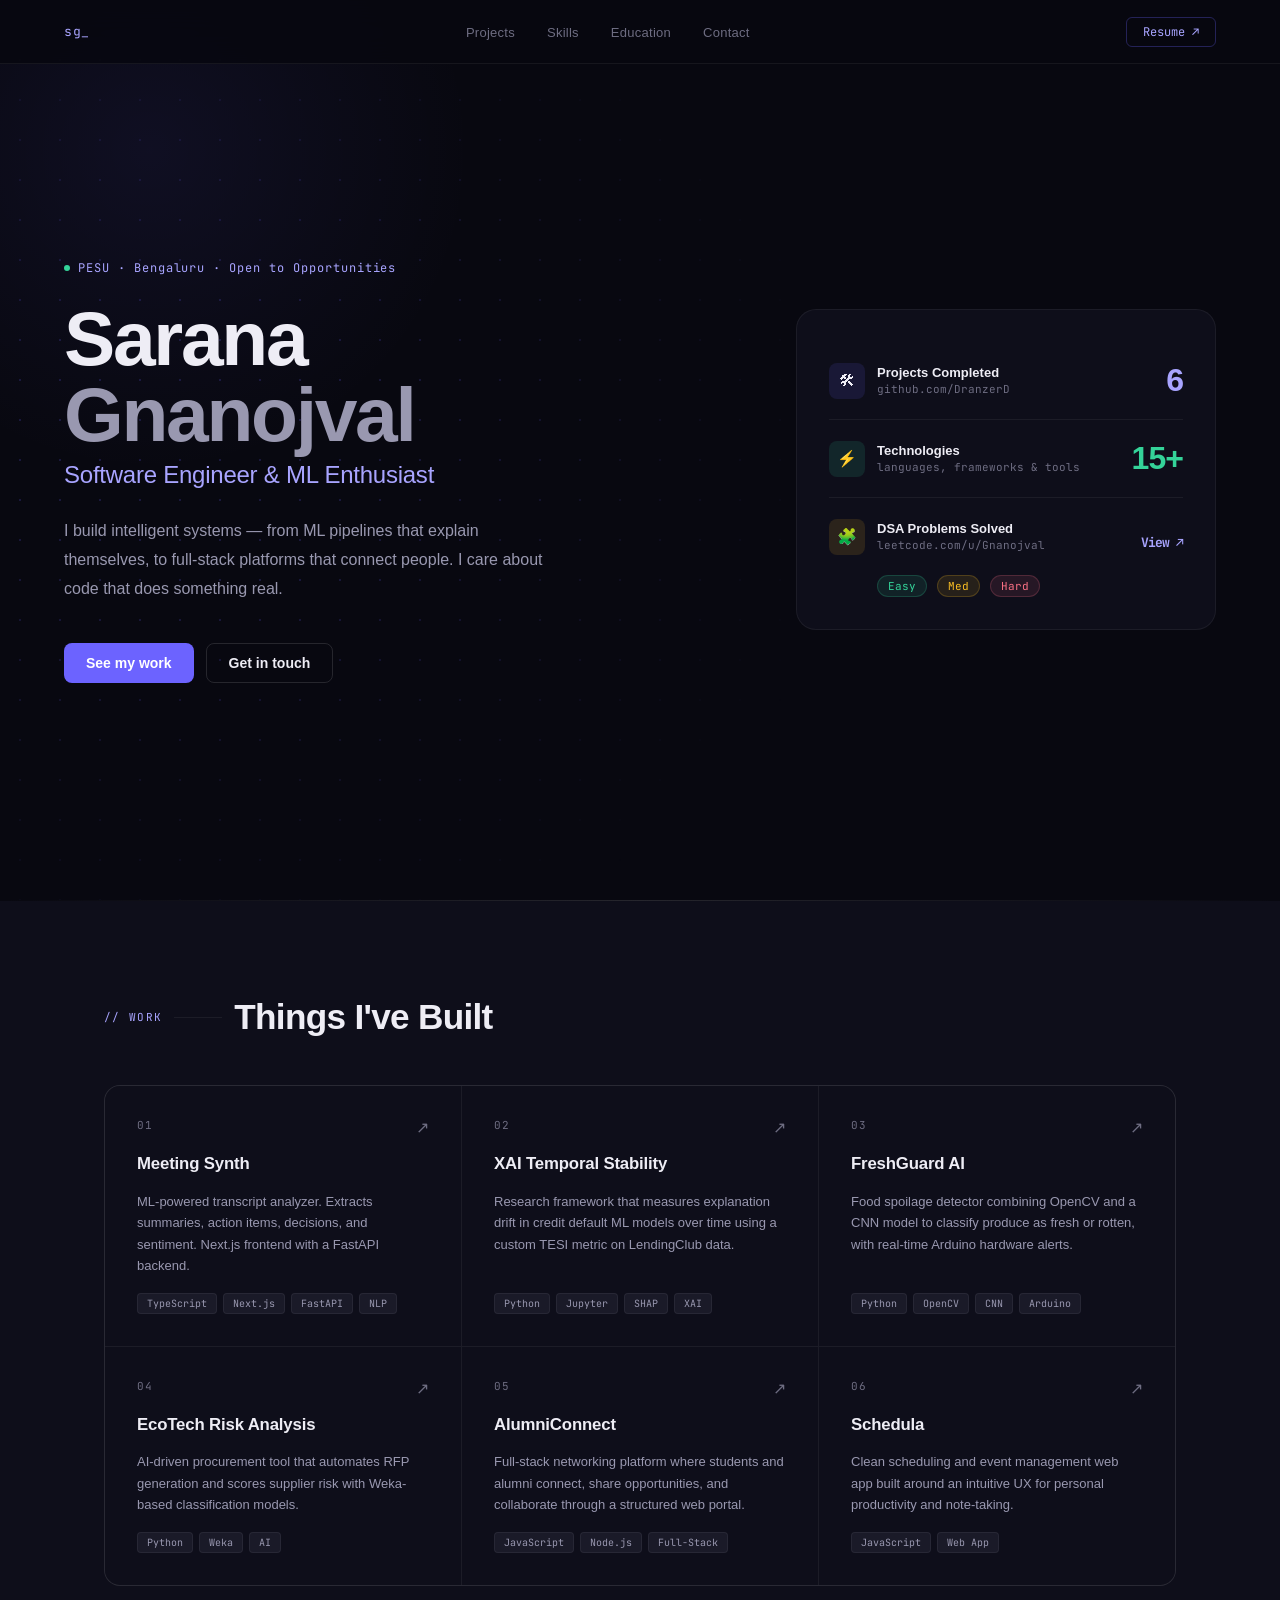
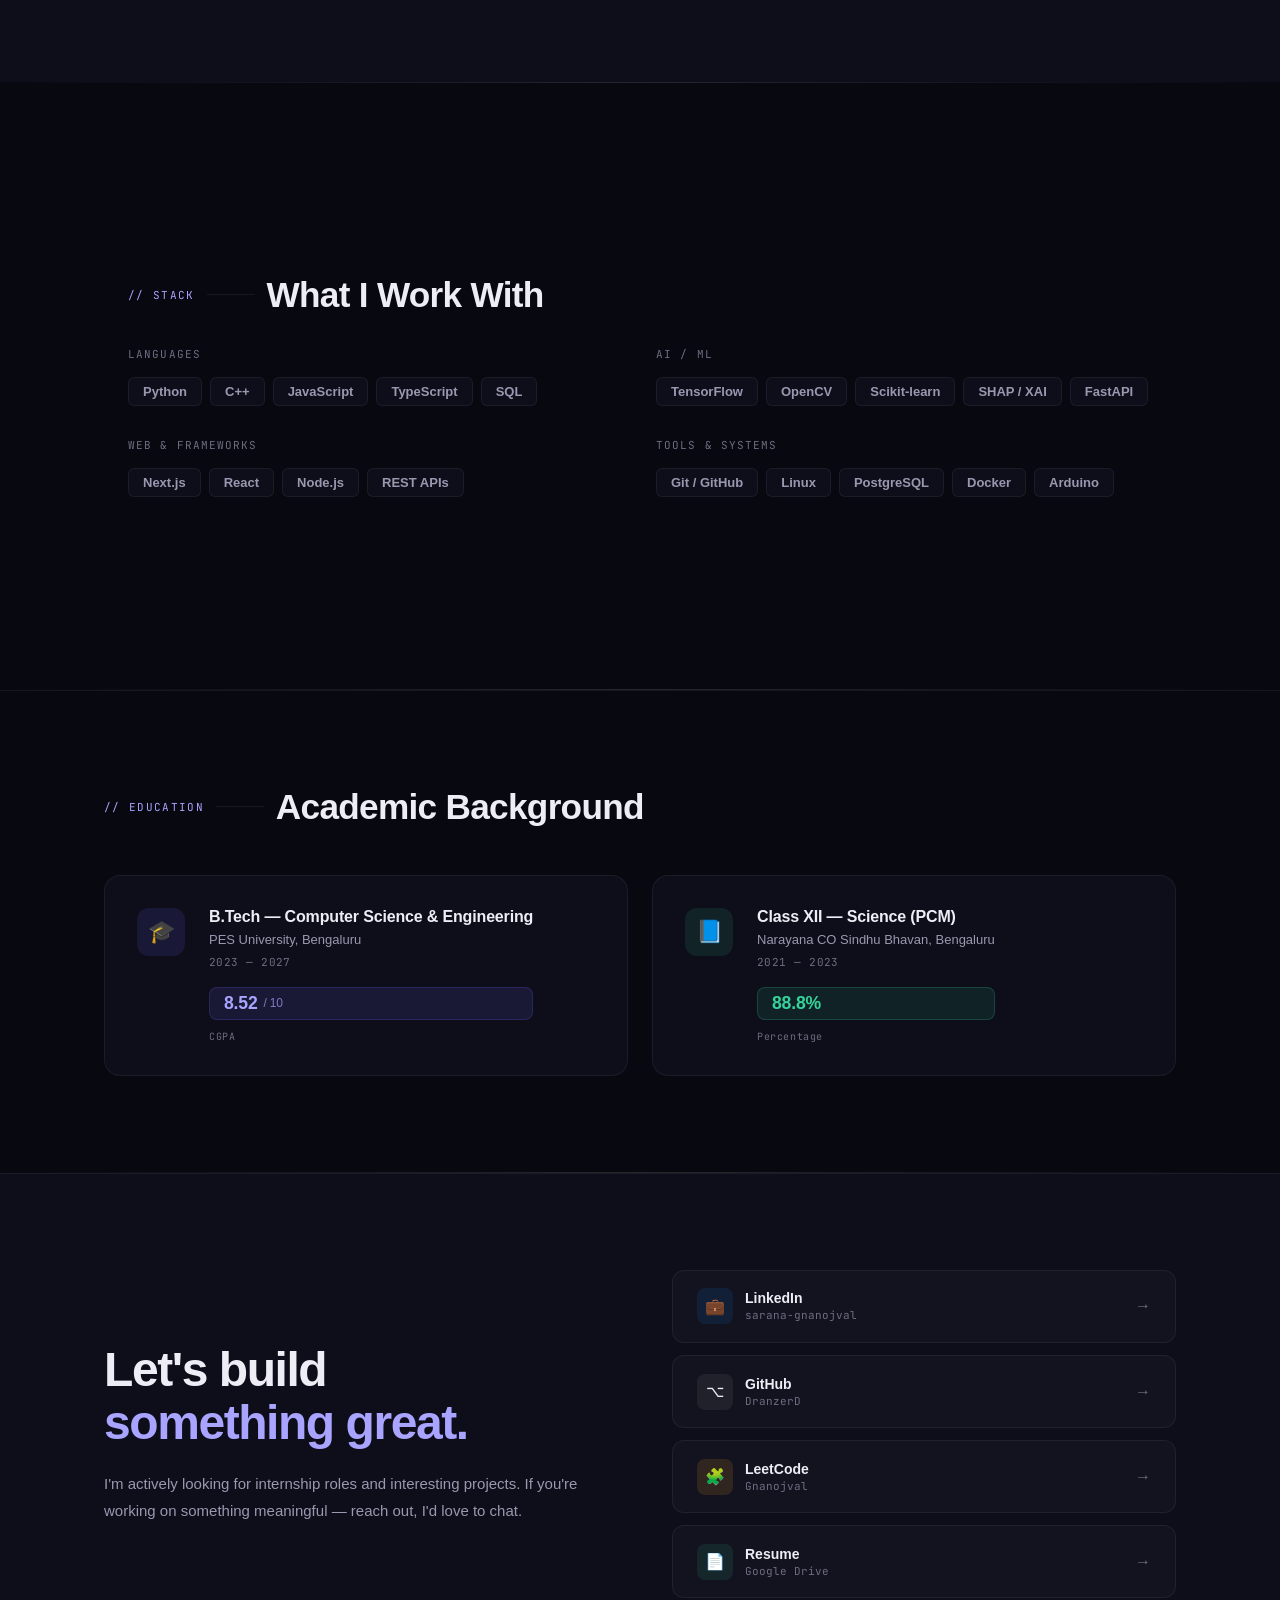
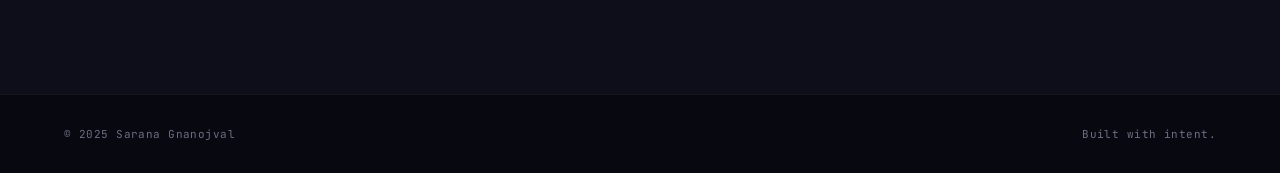
==== commit b98849d2: "Update portfolio details Co-authored-by: Copilot <223556219+Copilot@users.noreply.github.com>" ====
--- a/index.html
+++ b/index.html
@@ -342,7 +342,7 @@
           <div class="edu-degree">B.Tech — Computer Science &amp; Engineering</div>
           <div class="edu-institute">PES University, Bengaluru</div>
           <div class="edu-period">2023 — 2027</div>
-          <div class="edu-badge cgpa">8.55 <span style="font-size:.75rem;font-weight:500;opacity:.7">/ 10</span></div>
+          <div class="edu-badge cgpa">8.52 <span style="font-size:.75rem;font-weight:500;opacity:.7">/ 10</span></div>
           <div class="edu-badge-label">CGPA</div>
         </div>
       </div>
@@ -392,7 +392,7 @@
         </div>
         <span class="cl-arrow">→</span>
       </a>
-      <a href="https://drive.google.com/file/d/1TRmpMBrc9jld2oklp_E9bveN4wbqXfwO/view?usp=sharing" target="_blank" class="connect-link">
+      <a href="https://drive.google.com/file/d/11qbiu7blJrSyA_MEj6NTpa-TEieOszeṆn/view?usp=sharing" target="_blank" class="connect-link">
         <div class="cl-left">
           <div class="cl-icon" style="background:rgba(52,211,153,.1)">📄</div>
           <div><div class="cl-name">Resume</div><div class="cl-handle">Google Drive</div></div>
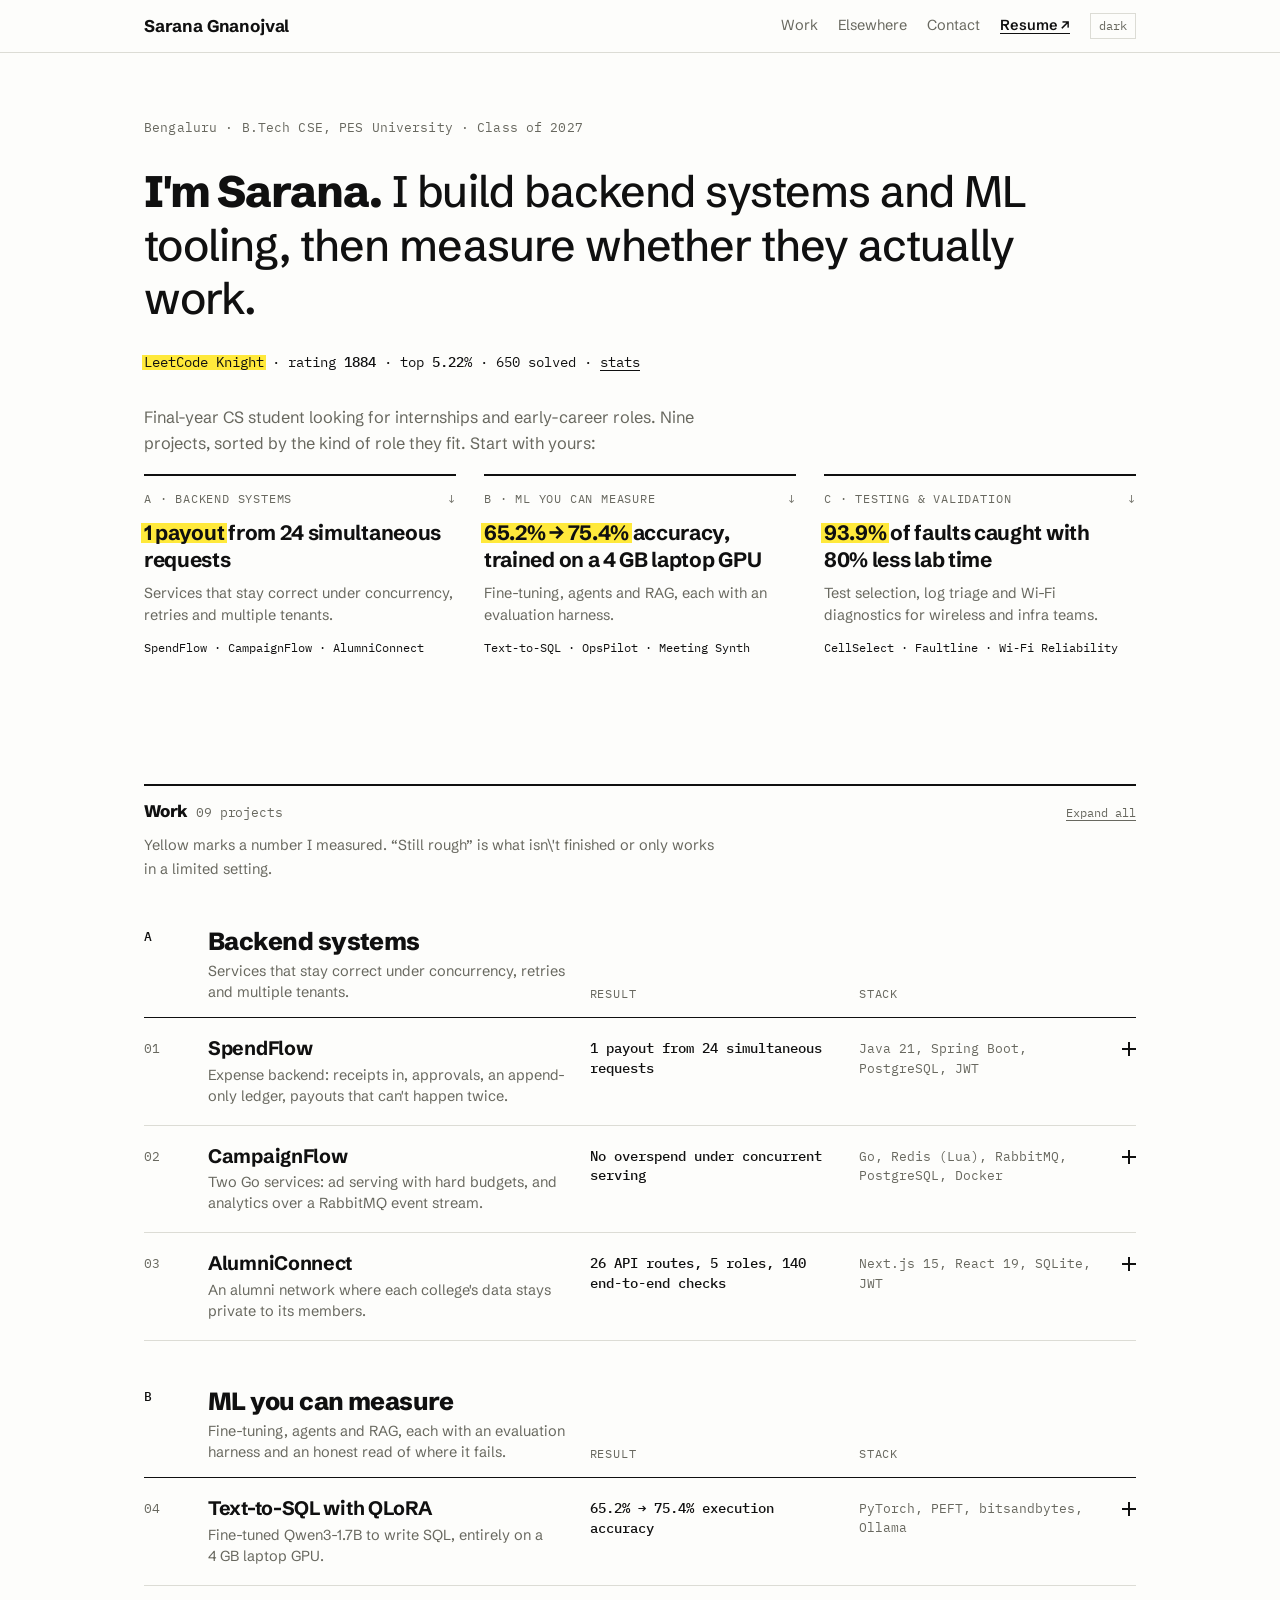
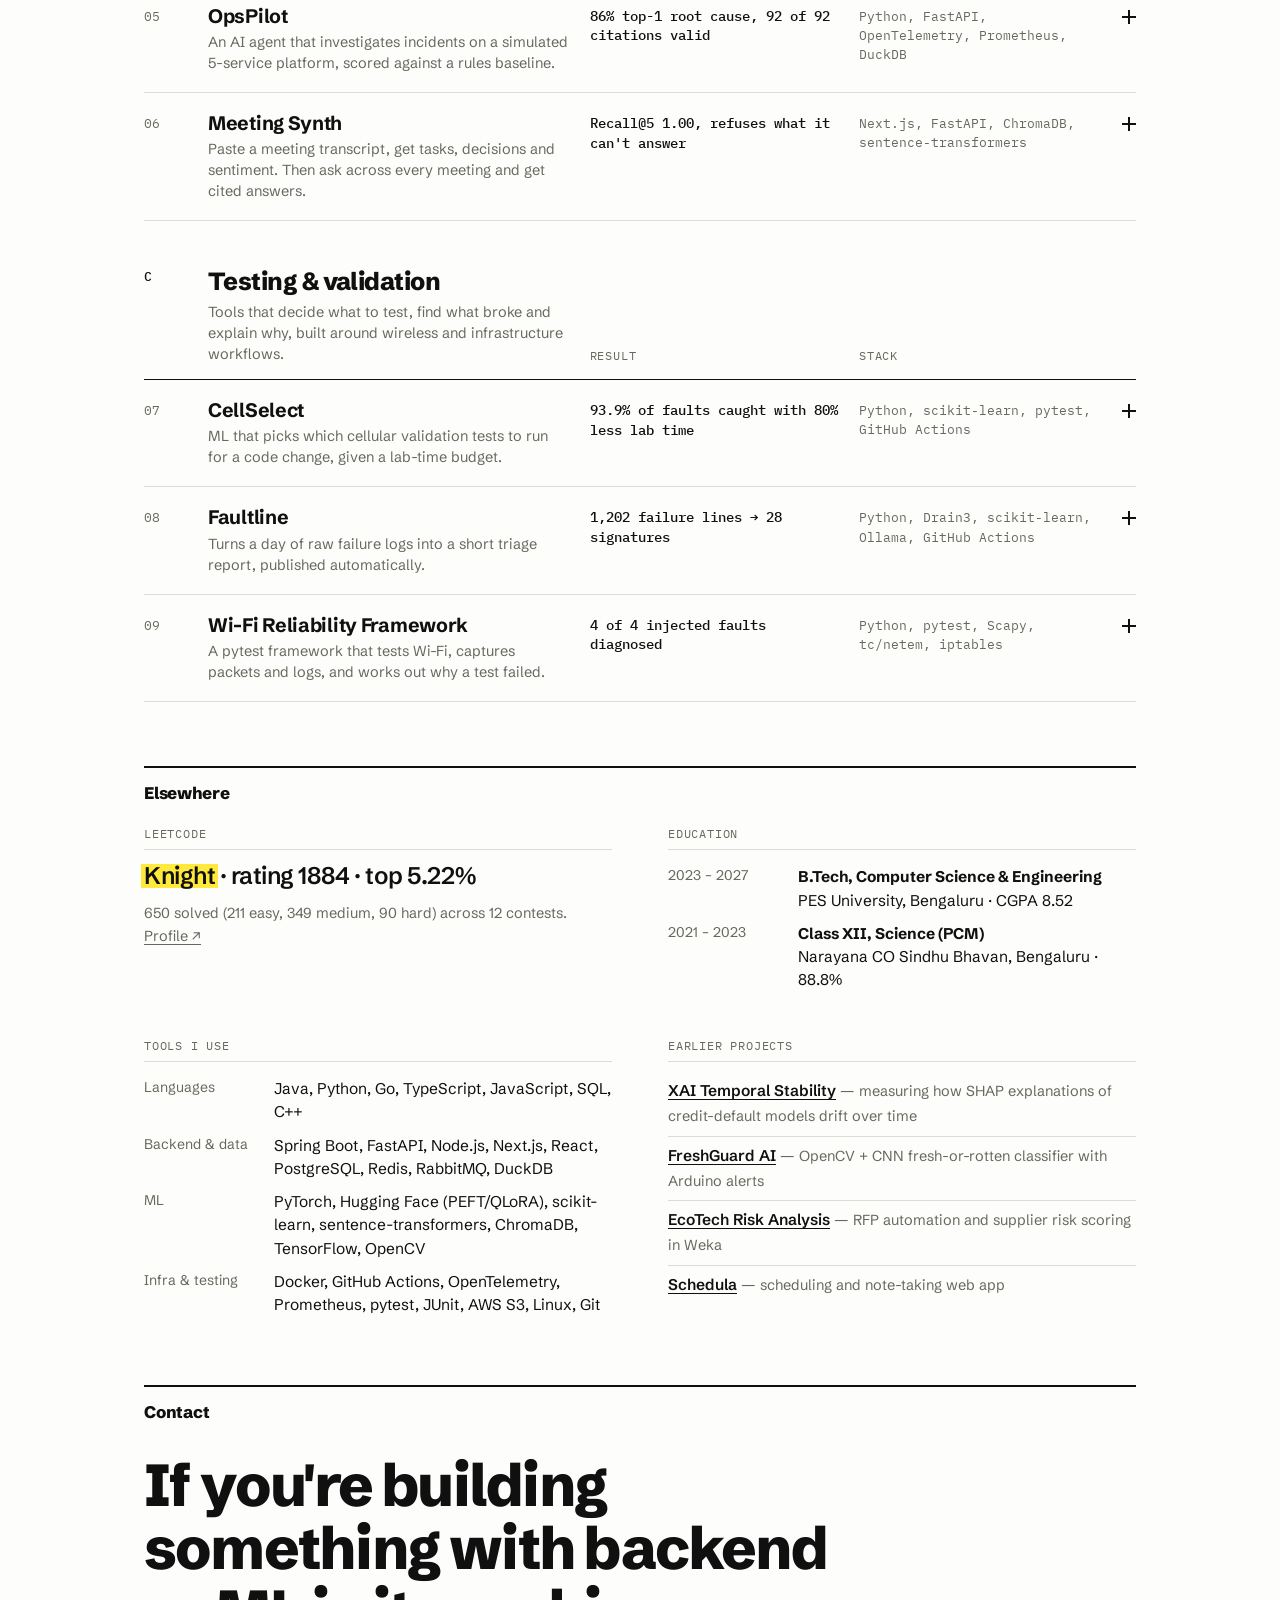
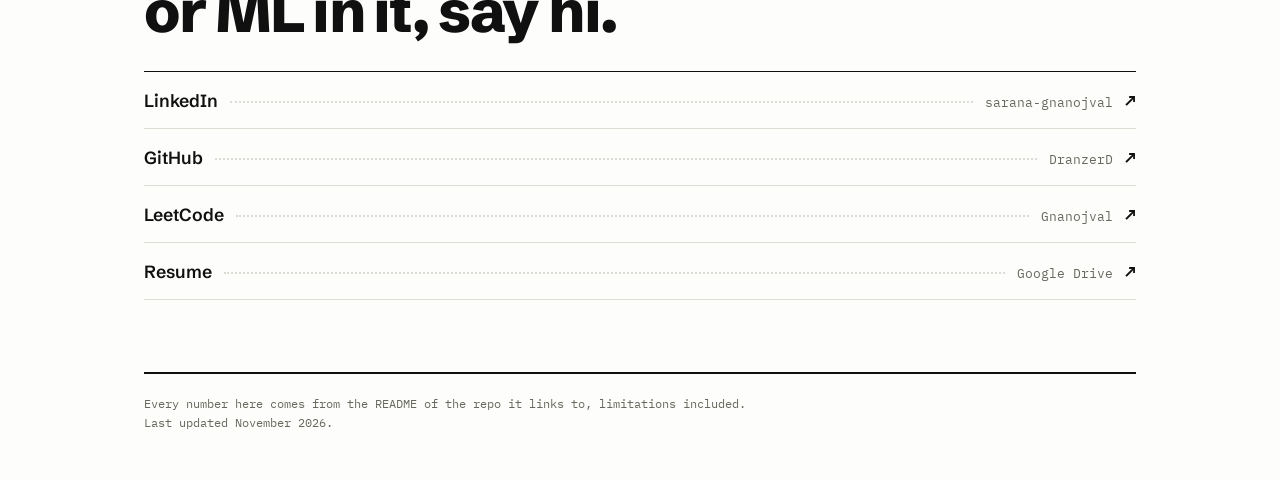
==== commit cbd6b934: "Redesign portfolio: role lanes, project write-ups with measured results" ====
--- a/index.html
+++ b/index.html
@@ -3,439 +3,641 @@
 <head>
 <meta charset="UTF-8">
 <meta name="viewport" content="width=device-width, initial-scale=1.0">
-<title>Sarana Gnanojval</title>
+<title>Sarana Gnanojval — Software Engineer</title>
+<meta name="description" content="Sarana Gnanojval, final-year CS student in Bengaluru. Backend systems and ML tooling, measured and tested: nine projects in Java, Go, Python and TypeScript. LeetCode Knight, top 5%.">
+<meta property="og:title" content="Sarana Gnanojval — Software Engineer">
+<meta property="og:description" content="I build backend systems and ML tooling, then try to break them. Nine projects with the numbers to prove it.">
+<link rel="icon" href="data:image/svg+xml,%3Csvg xmlns='http://www.w3.org/2000/svg' viewBox='0 0 32 32'%3E%3Crect width='32' height='32' fill='%23ffe93b'/%3E%3Cpath d='M6 24h20M6 24v-4M10 24v-2M14 24v-4M18 24v-2M22 24v-4M26 24v-2' stroke='%23101010' stroke-width='2' fill='none'/%3E%3C/svg%3E">
 <link rel="preconnect" href="https://fonts.googleapis.com">
-<link href="https://fonts.googleapis.com/css2?family=Clash+Display:wght@400;500;600;700&family=Cabinet+Grotesk:wght@400;500;700;800&family=JetBrains+Mono:wght@300;400&display=swap" rel="stylesheet">
+<link rel="preconnect" href="https://fonts.gstatic.com" crossorigin>
+<link href="https://fonts.googleapis.com/css2?family=IBM+Plex+Mono:wght@400;500&family=Schibsted+Grotesk:wght@400;500;600;700;800&display=swap" rel="stylesheet">
 <style>
-:root {
-  --bg: #080810;
-  --bg1: #0e0e1a;
-  --bg2: #13131f;
-  --bg3: #1a1a28;
-  --border: rgba(255,255,255,0.06);
-  --border-hover: rgba(255,255,255,0.12);
-  --text: #eeedf5;
-  --muted: #6e6d82;
-  --muted2: #9998b0;
-  --accent: #6c63ff;
-  --accent-light: #a8a4ff;
-  --accent-glow: rgba(108,99,255,0.12);
-  --green: #34d399;
-  --amber: #fbbf24;
-  --red: #fb7185;
+:root{
+  --bg:#fdfdfb; --ink:#101010; --muted:#68685f; --soft:#dcdcd5; --tint:#f0efe8; --hl:#ffe93b; --hl-ink:#101010;
+  --sans:'Schibsted Grotesk',system-ui,-apple-system,'Segoe UI',sans-serif;
+  --mono:'IBM Plex Mono',ui-monospace,Consolas,monospace;
 }
-*,*::before,*::after{box-sizing:border-box;margin:0;padding:0}
-html{scroll-behavior:smooth}
-body{font-family:'Cabinet Grotesk',sans-serif;background:var(--bg);color:var(--text);overflow-x:hidden}
-::-webkit-scrollbar{width:4px}
-::-webkit-scrollbar-track{background:var(--bg)}
-::-webkit-scrollbar-thumb{background:var(--bg3);border-radius:2px}
-
-/* NAV */
-nav{position:fixed;top:0;left:0;right:0;z-index:200;padding:0 4rem;height:64px;display:flex;align-items:center;justify-content:space-between;background:rgba(8,8,16,0.85);backdrop-filter:blur(20px);border-bottom:1px solid var(--border)}
-.nav-logo{font-family:'JetBrains Mono',monospace;font-size:13px;color:var(--accent-light);letter-spacing:.04em}
-.nav-links{display:flex;gap:2rem;list-style:none}
-.nav-links a{font-size:13px;font-weight:500;color:var(--muted);text-decoration:none;transition:color .2s;letter-spacing:.02em}
-.nav-links a:hover{color:var(--text)}
-.nav-cta{font-family:'JetBrains Mono',monospace;font-size:12px;color:var(--accent-light);text-decoration:none;border:1px solid rgba(108,99,255,.3);padding:6px 16px;border-radius:6px;transition:all .2s}
-.nav-cta:hover{background:var(--accent-glow);border-color:var(--accent)}
-
-/* HERO */
-.hero{min-height:100vh;padding:120px 4rem 80px;display:flex;flex-direction:column;justify-content:center;position:relative;overflow:hidden}
-.hero::before{content:'';position:absolute;inset:0;background-image:radial-gradient(circle,rgba(108,99,255,.18) 1px,transparent 1px);background-size:40px 40px;mask-image:radial-gradient(ellipse 70% 80% at 15% 50%,black 20%,transparent 75%);pointer-events:none}
-.hero-glow{position:absolute;width:700px;height:700px;border-radius:50%;background:radial-gradient(circle,rgba(108,99,255,.08) 0%,transparent 65%);top:-200px;left:-200px;pointer-events:none}
-.hero-inner{position:relative;z-index:1;display:grid;grid-template-columns:1fr 420px;gap:4rem;align-items:center;max-width:1200px}
-.hero-eyebrow{display:inline-flex;align-items:center;gap:8px;font-family:'JetBrains Mono',monospace;font-size:12px;color:var(--accent-light);letter-spacing:.08em;margin-bottom:1.5rem;opacity:0;animation:fadeUp .6s .1s ease forwards}
-.eyebrow-dot{width:6px;height:6px;background:var(--green);border-radius:50%;animation:blink 2s ease-in-out infinite}
-@keyframes blink{0%,100%{opacity:1}50%{opacity:.3}}
-.hero-name{font-family:'Clash Display',sans-serif;font-size:clamp(3.2rem,6vw,5.2rem);font-weight:700;line-height:1.0;letter-spacing:-.03em;margin-bottom:.5rem;opacity:0;animation:fadeUp .6s .2s ease forwards}
-.hero-name .dim{color:var(--muted2)}
-.hero-role{font-family:'Clash Display',sans-serif;font-size:clamp(1.1rem,2.5vw,1.5rem);font-weight:400;color:var(--accent-light);margin-bottom:1.75rem;letter-spacing:-.01em;opacity:0;animation:fadeUp .6s .3s ease forwards}
-.hero-desc{font-size:1rem;line-height:1.8;color:var(--muted2);max-width:480px;margin-bottom:2.5rem;opacity:0;animation:fadeUp .6s .4s ease forwards}
-.hero-btns{display:flex;gap:12px;flex-wrap:wrap;opacity:0;animation:fadeUp .6s .5s ease forwards}
-.btn{display:inline-flex;align-items:center;gap:8px;padding:11px 22px;border-radius:8px;font-family:'Cabinet Grotesk',sans-serif;font-size:14px;font-weight:700;text-decoration:none;cursor:pointer;transition:all .2s;border:none}
-.btn-fill{background:var(--accent);color:#fff}
-.btn-fill:hover{background:#7c74ff;transform:translateY(-2px);box-shadow:0 8px 24px rgba(108,99,255,.3)}
-.btn-outline{background:transparent;color:var(--text);border:1px solid var(--border-hover)}
-.btn-outline:hover{background:var(--bg2)}
-
-/* STATS CARD */
-.hero-right{opacity:0;animation:fadeUp .7s .35s ease forwards}
-.stats-card{background:var(--bg1);border:1px solid var(--border);border-radius:20px;padding:2rem}
-.stat-row{display:flex;align-items:center;justify-content:space-between;padding:1.25rem 0;border-bottom:1px solid var(--border)}
-.stat-row:last-child{border-bottom:none;padding-bottom:.5rem}
-.stat-label-group{display:flex;align-items:center;gap:12px}
-.stat-icon{width:36px;height:36px;border-radius:8px;display:flex;align-items:center;justify-content:center;font-size:16px}
-.si-p{background:rgba(108,99,255,.12)}
-.si-g{background:rgba(52,211,153,.12)}
-.si-a{background:rgba(251,191,36,.12)}
-.stat-meta{display:flex;flex-direction:column;gap:2px}
-.stat-name{font-size:13px;font-weight:700}
-.stat-sub{font-size:11px;color:var(--muted);font-family:'JetBrains Mono',monospace}
-.stat-value{font-family:'Clash Display',sans-serif;font-size:2rem;font-weight:700;letter-spacing:-.03em;min-width:60px;text-align:right}
-.sv-p{color:var(--accent-light)}
-.sv-g{color:var(--green)}
-.sv-a{color:var(--amber)}
-.lc-breakdown{display:flex;gap:10px;padding:.75rem 0 0 48px}
-.lc-pill{font-family:'JetBrains Mono',monospace;font-size:11px;padding:3px 10px;border-radius:100px}
-.lc-pill.easy{background:rgba(52,211,153,.1);color:var(--green);border:1px solid rgba(52,211,153,.2)}
-.lc-pill.med{background:rgba(251,191,36,.1);color:var(--amber);border:1px solid rgba(251,191,36,.2)}
-.lc-pill.hard{background:rgba(251,113,133,.1);color:var(--red);border:1px solid rgba(251,113,133,.2)}
-
-/* DIVIDER */
-.divider{width:100%;height:1px;background:linear-gradient(90deg,transparent,var(--border-hover),transparent)}
-
-/* SECTION */
-.section{padding:6rem 4rem;max-width:1200px;margin:0 auto}
-.section-label{display:flex;align-items:center;gap:12px;margin-bottom:3rem}
-.section-tag{font-family:'JetBrains Mono',monospace;font-size:11px;color:var(--accent-light);letter-spacing:.12em;text-transform:uppercase}
-.section-rule{flex:1;height:1px;background:var(--border);max-width:48px}
-.section-title{font-family:'Clash Display',sans-serif;font-size:clamp(1.6rem,3vw,2.2rem);font-weight:600;letter-spacing:-.02em}
-
-/* PROJECTS */
-#projects-wrap{background:var(--bg1)}
-.projects-grid{display:grid;grid-template-columns:repeat(3,1fr);gap:1px;background:var(--border);border:1px solid var(--border);border-radius:16px;overflow:hidden}
-.proj{background:var(--bg1);padding:2rem;display:flex;flex-direction:column;gap:1rem;text-decoration:none;color:inherit;position:relative;transition:background .2s;overflow:hidden}
-.proj::after{content:'';position:absolute;top:0;left:0;right:0;height:2px;background:linear-gradient(90deg,var(--accent),var(--green));transform:scaleX(0);transform-origin:left;transition:transform .3s ease}
-.proj:hover{background:var(--bg2)}
-.proj:hover::after{transform:scaleX(1)}
-.proj-top{display:flex;justify-content:space-between;align-items:flex-start}
-.proj-num{font-family:'JetBrains Mono',monospace;font-size:11px;color:var(--muted);letter-spacing:.06em}
-.proj-arrow{font-size:16px;color:var(--muted);transition:color .2s,transform .2s}
-.proj:hover .proj-arrow{color:var(--accent-light);transform:translate(3px,-3px)}
-.proj-name{font-family:'Clash Display',sans-serif;font-size:1.05rem;font-weight:600;letter-spacing:-.01em;line-height:1.3}
-.proj-desc{font-size:13px;color:var(--muted2);line-height:1.65;flex:1}
-.proj-chips{display:flex;flex-wrap:wrap;gap:6px;margin-top:auto}
-.chip{font-family:'JetBrains Mono',monospace;font-size:10px;padding:3px 9px;border-radius:4px;color:var(--muted2);background:var(--bg3);border:1px solid var(--border)}
-
-/* SKILLS */
-#skills-wrap{padding:6rem 4rem}
-.skills-grid-outer{max-width:1200px;margin:0 auto}
-.skills-wrap{display:grid;grid-template-columns:repeat(2,1fr);gap:2rem}
-.skill-block-title{font-family:'JetBrains Mono',monospace;font-size:11px;color:var(--muted);letter-spacing:.1em;text-transform:uppercase;margin-bottom:1rem}
-.skill-list{display:flex;flex-wrap:wrap;gap:8px}
-.skill-item{font-size:13px;font-weight:700;color:var(--muted2);background:var(--bg1);border:1px solid var(--border);padding:6px 14px;border-radius:6px;transition:all .2s}
-.skill-item:hover{color:var(--text);border-color:var(--border-hover);background:var(--bg2)}
-
-/* EDUCATION */
-#edu-wrap{background:var(--bg);border-top:1px solid var(--border)}
-.edu-grid{display:grid;grid-template-columns:1fr 1fr;gap:1.5rem;max-width:1200px}
-.edu-card{background:var(--bg1);border:1px solid var(--border);border-radius:16px;padding:2rem;display:flex;gap:1.5rem;align-items:flex-start;transition:border-color .2s}
-.edu-card:hover{border-color:var(--border-hover)}
-.edu-icon{width:48px;height:48px;border-radius:12px;display:flex;align-items:center;justify-content:center;font-size:22px;flex-shrink:0}
-.edu-icon.uni{background:rgba(108,99,255,.12)}
-.edu-icon.school{background:rgba(52,211,153,.1)}
-.edu-body{display:flex;flex-direction:column;gap:6px}
-.edu-degree{font-family:'Clash Display',sans-serif;font-size:1rem;font-weight:600;letter-spacing:-.01em}
-.edu-institute{font-size:13px;color:var(--muted2);font-weight:500}
-.edu-period{font-family:'JetBrains Mono',monospace;font-size:11px;color:var(--muted);letter-spacing:.04em;margin-top:2px}
-.edu-badge{display:inline-flex;align-items:center;gap:6px;margin-top:.75rem;padding:5px 14px;border-radius:8px;font-family:'Clash Display',sans-serif;font-size:1.1rem;font-weight:700;letter-spacing:-.01em}
-.edu-badge.cgpa{background:rgba(108,99,255,.12);color:var(--accent-light);border:1px solid rgba(108,99,255,.2)}
-.edu-badge.pct{background:rgba(52,211,153,.1);color:var(--green);border:1px solid rgba(52,211,153,.2)}
-.edu-badge-label{font-family:'JetBrains Mono',monospace;font-size:10px;color:var(--muted);letter-spacing:.06em;margin-top:4px}
-
-/* CONNECT */
-#connect-wrap{background:var(--bg1);border-top:1px solid var(--border)}
-.connect-inner{max-width:1200px;margin:0 auto;padding:6rem 4rem;display:grid;grid-template-columns:1fr 1fr;gap:4rem;align-items:center}
-.connect-title{font-family:'Clash Display',sans-serif;font-size:clamp(2rem,4vw,3rem);font-weight:700;letter-spacing:-.03em;line-height:1.1;margin-bottom:1.25rem}
-.connect-title span{color:var(--accent-light)}
-.connect-desc{font-size:15px;color:var(--muted2);line-height:1.8}
-.connect-right{display:flex;flex-direction:column;gap:12px}
-.connect-link{display:flex;align-items:center;justify-content:space-between;padding:1.1rem 1.5rem;background:var(--bg2);border:1px solid var(--border);border-radius:12px;text-decoration:none;color:var(--text);transition:all .2s}
-.connect-link:hover{background:var(--bg3);border-color:var(--border-hover);transform:translateX(4px)}
-.cl-left{display:flex;align-items:center;gap:12px}
-.cl-icon{width:36px;height:36px;border-radius:8px;display:flex;align-items:center;justify-content:center;font-size:16px}
-.cl-name{font-size:14px;font-weight:700}
-.cl-handle{font-family:'JetBrains Mono',monospace;font-size:11px;color:var(--muted);margin-top:2px}
-.cl-arrow{color:var(--muted);font-size:16px;transition:color .2s}
-.connect-link:hover .cl-arrow{color:var(--accent-light)}
-
-footer{padding:2rem 4rem;display:flex;justify-content:space-between;align-items:center;font-family:'JetBrains Mono',monospace;font-size:11px;color:var(--muted);letter-spacing:.04em;border-top:1px solid var(--border)}
-
-@keyframes fadeUp{from{opacity:0;transform:translateY(20px)}to{opacity:1;transform:translateY(0)}}
-.reveal{opacity:0;transform:translateY(24px);transition:opacity .55s ease,transform .55s ease}
-.reveal.visible{opacity:1;transform:translateY(0)}
-
-@media(max-width:900px){
-  nav{padding:0 1.5rem}
-  .nav-links{display:none}
-  .hero{padding:100px 1.5rem 60px}
-  .hero-inner{grid-template-columns:1fr;gap:3rem}
-  .hero-right{order:-1}
-  .section{padding:4rem 1.5rem}
-  #skills-wrap{padding:4rem 1.5rem}
-  .projects-grid{grid-template-columns:1fr}
-  .skills-wrap{grid-template-columns:1fr}
-  .connect-inner{grid-template-columns:1fr;padding:4rem 1.5rem}
-  footer{padding:1.5rem;flex-direction:column;gap:8px}
+@media (prefers-color-scheme:dark){
+  :root:not([data-theme="light"]){--bg:#0e0e0d;--ink:#f2f1ea;--muted:#9b9b91;--soft:#2c2c29;--tint:#1a1a18}
 }
+:root[data-theme="dark"]{--bg:#0e0e0d;--ink:#f2f1ea;--muted:#9b9b91;--soft:#2c2c29;--tint:#1a1a18}
+
+*,*::before,*::after{box-sizing:border-box}
+html{scroll-behavior:smooth;scroll-padding-top:68px;-webkit-text-size-adjust:100%}
+body{margin:0;background:var(--bg);color:var(--ink);font-family:var(--sans);font-size:17px;line-height:1.6;-webkit-font-smoothing:antialiased}
+a{color:inherit;text-decoration-thickness:1px;text-underline-offset:3px}
+a:hover{text-decoration-thickness:2px}
+button{font:inherit;color:inherit;background:none;border:0;padding:0;cursor:pointer}
+:focus-visible{outline:2px solid var(--ink);outline-offset:3px}
+::selection{background:var(--hl);color:var(--hl-ink)}
+.wrap{max-width:1040px;margin:0 auto;padding:0 24px}
+.mono{font-family:var(--mono)}
+.skip{position:absolute;left:-999px;top:8px;background:var(--hl);color:var(--hl-ink);padding:6px 12px;z-index:99}
+.skip:focus{left:8px}
+
+/* ---------- top bar + ruler ---------- */
+header.bar{position:sticky;top:0;z-index:50;background:var(--bg);border-bottom:1px solid var(--soft)}
+.bar-in{display:flex;justify-content:space-between;align-items:center;height:52px;gap:16px}
+.brand{font-weight:700;text-decoration:none;letter-spacing:-.01em}
+.nav{display:flex;gap:20px;align-items:center;font-size:14.5px}
+.nav a{text-decoration:none;color:var(--muted)}
+.nav a:hover{color:var(--ink);text-decoration:underline}
+.nav .res{color:var(--ink);font-weight:600;text-decoration:underline}
+.theme{font-family:var(--mono);font-size:12px;color:var(--muted);border:1px solid var(--soft);padding:2px 8px}
+.theme:hover{color:var(--ink);border-color:var(--ink)}
+
+/* ---------- hero ---------- */
+.hero{padding-block:64px 48px}
+.meta{font-family:var(--mono);font-size:12.5px;color:var(--muted);margin:0 0 28px;letter-spacing:.01em}
+.lede{font-size:clamp(1.65rem,3.7vw,2.75rem);line-height:1.22;letter-spacing:-.022em;font-weight:500;margin:0;max-width:21em}
+.lede .lead-in{font-weight:800}
+.hl,mark{background:linear-gradient(transparent 10%,var(--hl) 10% 92%,transparent 92%);color:var(--hl-ink);padding:0 .14em;margin:0 -.14em;-webkit-box-decoration-break:clone;box-decoration-break:clone;text-decoration:none}
+a.hl:hover{background:var(--hl);text-decoration:underline;text-decoration-thickness:2px}
+.lcline{margin:26px 0 0;font-family:var(--mono);font-size:13.5px}
+.lcline b{font-weight:500}
+.status{margin:30px 0 0;max-width:34em;color:var(--muted);font-size:1.02rem}
+.status a{color:var(--ink)}
+.lanes{display:grid;grid-template-columns:repeat(3,minmax(0,1fr));gap:0 28px;margin-top:18px}
+.lc{display:block;text-decoration:none;border-top:2px solid var(--ink);padding:14px 0 22px}
+.lc:hover{background:var(--tint);box-shadow:-12px 0 0 var(--tint),12px 0 0 var(--tint)}
+.lc .k{display:flex;justify-content:space-between;font-family:var(--mono);font-size:11.5px;text-transform:uppercase;letter-spacing:.07em;color:var(--muted);margin-bottom:12px}
+.lc .h{display:block;font-size:1.3rem;font-weight:700;line-height:1.28;letter-spacing:-.015em;margin-bottom:10px}
+.lc .d{display:block;font-size:14.5px;color:var(--muted);line-height:1.5;margin-bottom:12px}
+.lc .p{display:block;font-family:var(--mono);font-size:12px;line-height:1.55}
+
+/* ---------- section heads ---------- */
+section.wrap{padding-block:56px 8px}
+.sh{display:flex;align-items:baseline;justify-content:space-between;gap:16px;border-top:2px solid var(--ink);padding-top:12px;margin-bottom:6px}
+.sh h2{margin:0;font-size:1.05rem;font-weight:800;letter-spacing:-.01em}
+.sh h2 span{font-family:var(--mono);font-weight:400;font-size:.8rem;color:var(--muted);margin-left:8px}
+.sh button{font-family:var(--mono);font-size:12px;color:var(--muted);text-decoration:underline;text-underline-offset:3px}
+.sh button:hover{color:var(--ink)}
+
+/* ---------- project table ---------- */
+summary,.lane-h{display:grid;grid-template-columns:44px minmax(0,1.45fr) minmax(0,1fr) minmax(0,.95fr) 20px;column-gap:20px;align-items:start}
+.legend{margin:10px 0 0;font-size:14.5px;color:var(--muted);max-width:40em}
+.lane{margin-top:46px}
+.lane-h{padding:0 0 14px;border-bottom:1px solid var(--ink);align-items:end}
+.lane-h .n{font-family:var(--mono);font-size:13px;color:var(--ink);font-weight:500;padding-top:0;align-self:start}
+.lane-h h3{margin:0;font-size:1.55rem;letter-spacing:-.022em;line-height:1.15;font-weight:800}
+.lane-h p{margin:6px 0 0;font-size:14.5px;color:var(--muted);line-height:1.45;max-width:34em}
+.lane-h .lab{margin:0;font-family:var(--mono);font-size:11.5px;color:var(--muted);text-transform:uppercase;letter-spacing:.07em}
+details.row{border-bottom:1px solid var(--soft)}
+summary{list-style:none;cursor:pointer;padding:18px 0}
+summary::-webkit-details-marker{display:none}
+summary:hover,details[open]>summary{background:var(--tint);box-shadow:-12px 0 0 var(--tint),12px 0 0 var(--tint)}
+details[open]>summary .t strong{text-decoration:underline;text-decoration-thickness:2px;text-underline-offset:5px}
+.n{font-family:var(--mono);font-size:13px;color:var(--muted);padding-top:3px}
+.t strong{display:block;font-size:1.22rem;line-height:1.25;letter-spacing:-.015em;font-weight:700}
+.t em{display:block;font-style:normal;font-size:14.5px;color:var(--muted);line-height:1.45;margin-top:4px}
+.r{font-family:var(--mono);font-size:13.5px;font-weight:500;line-height:1.45;padding-top:3px}
+.s{font-family:var(--mono);font-size:12.5px;color:var(--muted);line-height:1.55;padding-top:3px}
+.pm{position:relative;width:14px;height:14px;margin-top:6px;justify-self:end}
+.pm::before,.pm::after{content:'';position:absolute;left:0;right:0;top:6px;height:2px;background:var(--ink)}
+.pm::after{transform:rotate(90deg);transition:transform .15s}
+details[open] .pm::after{transform:rotate(0)}
+.body{display:grid;grid-template-columns:44px minmax(0,1.45fr) minmax(0,1.95fr);column-gap:20px;padding:22px 0 34px}
+.body .what{grid-column:2}
+.body .what p{margin:0 0 1.1em;font-size:16px}
+.body .side{grid-column:3}
+.lab{font-family:var(--mono);font-size:11.5px;text-transform:uppercase;letter-spacing:.07em;color:var(--muted);margin:0 0 8px}
+.how{margin:0 0 1.6em;padding:0;list-style:none}
+.how li{position:relative;padding-left:18px;margin:0 0 .6em;font-size:15.5px;line-height:1.55}
+.how li::before{content:'';position:absolute;left:0;top:.62em;width:8px;height:2px;background:var(--ink)}
+.nums{margin:0 0 1.6em;padding:0;list-style:none;border-top:1px solid var(--ink)}
+.nums li{font-family:var(--mono);font-size:13.5px;line-height:1.5;padding:9px 0;border-bottom:1px solid var(--soft)}
+.nums b{font-weight:500;background:linear-gradient(transparent 10%,var(--hl) 10% 92%,transparent 92%);color:var(--hl-ink);padding:0 .2em;margin:0 -.2em}
+.rough{margin:0 0 1.6em;font-size:15px;line-height:1.55;padding-left:14px;border-left:3px solid var(--ink)}
+.links{display:flex;gap:18px;flex-wrap:wrap;font-family:var(--mono);font-size:13px}
+
+/* ---------- elsewhere ---------- */
+.two{display:grid;grid-template-columns:minmax(0,1fr) minmax(0,1fr);column-gap:56px;row-gap:40px;margin-top:18px}
+.blk h3{font-family:var(--mono);font-size:11.5px;text-transform:uppercase;letter-spacing:.07em;color:var(--muted);font-weight:400;margin:0 0 10px;padding-bottom:6px;border-bottom:1px solid var(--soft)}
+.kv{margin:0;padding:0;list-style:none}
+.kv li{display:grid;grid-template-columns:118px 1fr;gap:12px;padding:5px 0;font-size:15.5px;line-height:1.5}
+.kv li>span:first-child{color:var(--muted);font-size:14px}
+.big{font-size:1.5rem;line-height:1.3;letter-spacing:-.02em;font-weight:600;margin:0 0 10px}
+.small{font-size:14.5px;color:var(--muted);margin:0}
+.earlier{margin:0;padding:0;list-style:none}
+.earlier li{padding:7px 0;border-bottom:1px solid var(--soft);font-size:15.5px}
+.earlier li:last-child{border-bottom:0}
+.earlier a{font-weight:600}
+.earlier span{color:var(--muted);font-size:14.5px}
+
+/* ---------- contact ---------- */
+.say{font-size:clamp(2rem,5.2vw,3.7rem);line-height:1.06;letter-spacing:-.03em;font-weight:800;margin:0 0 28px;max-width:12em}
+.leaders{margin:0;padding:0;list-style:none;border-top:1px solid var(--ink)}
+.leaders a{display:flex;align-items:baseline;gap:12px;padding:13px 0;border-bottom:1px solid var(--soft);text-decoration:none;font-weight:600;font-size:1.1rem}
+.leaders a::after{content:'';order:2;flex:1;border-bottom:2px dotted var(--soft);transform:translateY(-4px)}
+.leaders .h{order:3;font-family:var(--mono);font-size:13px;font-weight:400;color:var(--muted)}
+.leaders .ar{order:4;font-family:var(--mono)}
+.leaders a:hover{background:var(--tint);box-shadow:-12px 0 0 var(--tint),12px 0 0 var(--tint)}
+footer{margin-top:72px;padding:20px 0 40px;border-top:2px solid var(--ink);font-family:var(--mono);font-size:12px;color:var(--muted);line-height:1.6}
+
+/* ---------- responsive ---------- */
+@media(max-width:820px){
+  body{font-size:16.5px}
+  .nav a.opt{display:none}
+  .hero{padding-block:44px 32px}
+  .lanes{grid-template-columns:1fr}
+  .lane-h{grid-template-columns:30px minmax(0,1fr);column-gap:12px}
+  .lane-h>span:not(.n){display:none}
+  summary{grid-template-columns:30px minmax(0,1fr) 18px;row-gap:8px;column-gap:12px;padding:16px 0}
+  summary .t{grid-column:2}
+  summary .r{grid-column:2;grid-row:2;padding-top:0}
+  summary .s{grid-column:2;grid-row:3;padding-top:0}
+  summary .pm{grid-column:3;grid-row:1}
+  summary:hover,details[open]>summary,.lc:hover{box-shadow:-10px 0 0 var(--tint),10px 0 0 var(--tint)}
+  .body{grid-template-columns:30px minmax(0,1fr);column-gap:12px}
+  .body .what,.body .side{grid-column:2}
+  .two{grid-template-columns:1fr}
+  .kv li{grid-template-columns:100px 1fr}
+}
+@media(max-width:420px){
+  .wrap{padding:0 18px}
+  .nav{gap:14px}
+}
+@media (prefers-reduced-motion:reduce){html{scroll-behavior:auto}*{transition:none!important}}
+@media print{header.bar,.theme,.sh button{display:none}details.row .body{display:grid}}
 </style>
 </head>
 <body>
-
-<nav>
-  <span class="nav-logo">sg_</span>
-  <ul class="nav-links">
-    <li><a href="#projects-wrap">Projects</a></li>
-    <li><a href="#skills-wrap">Skills</a></li>
-    <li><a href="#edu-wrap">Education</a></li>
-    <li><a href="#connect-wrap">Contact</a></li>
-  </ul>
-  <a href="https://drive.google.com/file/d/1TRmpMBrc9jld2oklp_E9bveN4wbqXfwO/view?usp=sharing" target="_blank" class="nav-cta">Resume ↗</a>
-</nav>
-
-<section class="hero">
-  <div class="hero-glow"></div>
-  <div class="hero-inner">
-    <div class="hero-left">
-      <div class="hero-eyebrow">
-        <span class="eyebrow-dot"></span>
-        PESU · Bengaluru · Open to Opportunities
-      </div>
-      <h1 class="hero-name">Sarana<br><span class="dim">Gnanojval</span></h1>
-      <div class="hero-role">Software Engineer &amp; ML Enthusiast</div>
-      <p class="hero-desc">I build intelligent systems — from ML pipelines that explain themselves, to full-stack platforms that connect people. I care about code that does something real.</p>
-      <div class="hero-btns">
-        <a href="#projects-wrap" class="btn btn-fill">See my work</a>
-        <a href="#connect-wrap" class="btn btn-outline">Get in touch</a>
-      </div>
-    </div>
-
-    <div class="hero-right">
-      <div class="stats-card">
-        <div class="stat-row">
-          <div class="stat-label-group">
-            <div class="stat-icon si-p">🛠</div>
-            <div class="stat-meta">
-              <span class="stat-name">Projects Completed</span>
-              <span class="stat-sub">github.com/DranzerD</span>
-            </div>
-          </div>
-          <span class="stat-value sv-p">6</span>
-        </div>
-        <div class="stat-row">
-          <div class="stat-label-group">
-            <div class="stat-icon si-g">⚡</div>
-            <div class="stat-meta">
-              <span class="stat-name">Technologies</span>
-              <span class="stat-sub">languages, frameworks &amp; tools</span>
-            </div>
-          </div>
-          <span class="stat-value sv-g">15+</span>
-        </div>
-        <div class="stat-row" style="border-bottom:none;padding-bottom:.5rem">
-          <div class="stat-label-group">
-            <div class="stat-icon si-a">🧩</div>
-            <div class="stat-meta">
-              <span class="stat-name">DSA Problems Solved</span>
-              <span class="stat-sub">leetcode.com/u/Gnanojval</span>
-            </div>
-          </div>
-          <span class="stat-value sv-a" id="lc-total">···</span>
-        </div>
-        <div class="lc-breakdown">
-          <span class="lc-pill easy" id="pill-easy">Easy ···</span>
-          <span class="lc-pill med"  id="pill-med">Med ···</span>
-          <span class="lc-pill hard" id="pill-hard">Hard ···</span>
-        </div>
-      </div>
+<a class="skip" href="#work">Skip to projects</a>
+
+<header class="bar">
+  <div class="wrap bar-in">
+    <a class="brand" href="#top">Sarana Gnanojval</a>
+    <nav class="nav" aria-label="Primary">
+      <a href="#work">Work</a>
+      <a class="opt" href="#elsewhere">Elsewhere</a>
+      <a class="opt" href="#contact">Contact</a>
+      <a class="res" data-resume href="#" target="_blank" rel="noopener">Resume ↗</a>
+      <button class="theme" id="theme" type="button" aria-label="Toggle light and dark theme">dark</button>
+    </nav>
+  </div>
+</header>
+
+<main id="top">
+<div class="wrap hero">
+  <p class="meta">Bengaluru · B.Tech CSE, PES University · Class of 2027</p>
+  <h1 class="lede"><span class="lead-in">I'm Sarana.</span> I build backend systems and ML tooling, then measure whether they actually work.</h1>
+  <p class="lcline"><mark>LeetCode Knight</mark> · rating <b data-lc="rating">1884</b> · top <b data-lc="top">5.22</b>% · <span data-lc="solved">650</span> solved · <a href="#leetcode">stats</a></p>
+  <p class="status">Final-year CS student looking for internships and early-career roles. Nine projects, sorted by the kind of role they fit. Start with yours:</p>
+  <div class="lanes">
+    <a class="lc" href="#lane-backend">
+      <span class="k"><span>A · Backend systems</span><span aria-hidden="true">↓</span></span>
+      <span class="h"><mark>1 payout</mark> from 24 simultaneous requests</span>
+      <span class="d">Services that stay correct under concurrency, retries and multiple tenants.</span>
+      <span class="p">SpendFlow · CampaignFlow · AlumniConnect</span>
+    </a>
+    <a class="lc" href="#lane-ml">
+      <span class="k"><span>B · ML you can measure</span><span aria-hidden="true">↓</span></span>
+      <span class="h"><mark>65.2% → 75.4%</mark> accuracy, trained on a 4&nbsp;GB laptop GPU</span>
+      <span class="d">Fine-tuning, agents and RAG, each with an evaluation harness.</span>
+      <span class="p">Text-to-SQL · OpsPilot · Meeting Synth</span>
+    </a>
+    <a class="lc" href="#lane-test">
+      <span class="k"><span>C · Testing &amp; validation</span><span aria-hidden="true">↓</span></span>
+      <span class="h"><mark>93.9%</mark> of faults caught with 80% less lab time</span>
+      <span class="d">Test selection, log triage and Wi-Fi diagnostics for wireless and infra teams.</span>
+      <span class="p">CellSelect · Faultline · Wi-Fi Reliability</span>
+    </a>
+  </div>
+</div>
+
+<section id="work" class="wrap">
+  <div class="sh">
+    <h2>Work<span>09 projects</span></h2>
+    <button type="button" id="toggleAll">Expand all</button>
+  </div>
+  <p class="legend">Yellow marks a number I measured. &ldquo;Still rough&rdquo; is what isn\'t finished or only works in a limited setting.</p>
+  <div class="lane" id="lane-backend">
+    <div class="lane-h">
+      <span class="n">A</span>
+      <div><h3>Backend systems</h3><p>Services that stay correct under concurrency, retries and multiple tenants.</p></div>
+      <span class="lab">Result</span><span class="lab">Stack</span><span></span>
+    </div>
+  <details class="row" id="spendflow">
+    <summary>
+      <span class="n">01</span>
+      <span class="t"><strong>SpendFlow</strong><em>Expense backend: receipts in, approvals, an append-only ledger, payouts that can't happen twice.</em></span>
+      <span class="r">1 payout from 24 simultaneous requests</span>
+      <span class="s">Java 21, Spring Boot, PostgreSQL, JWT</span>
+      <span class="pm" aria-hidden="true"></span>
+    </summary>
+    <div class="body">
+      <div class="what">
+        <p>A multi-tenant backend where employees submit expenses and receipts. Fields are read off the receipt (Claude when there's an API key, an offline parser when there isn't), a policy engine decides who has to approve, and approved spend posts to a double-entry ledger. Reimbursing is idempotent, so a retry never pays twice.</p>
+        <p class="lab">How it works</p>
+        <ul class="how">
+          <li>The tenant id only ever comes from the JWT, and every lookup is scoped by it.</li>
+          <li>Money is integer paise. The ledger rejects unbalanced posts, database triggers make rows immutable, and fixes are reversing entries.</li>
+          <li>Four separate guards against double payment: idempotency keys, row locks, a state-machine check and unique constraints.</li>
+          <li>Receipt extraction is a forced LLM tool call, then a validator re-checks every field. Anything low-confidence goes to a review queue.</li>
+          <li>Receipt jobs run through a database-backed queue with retries, backoff and a dead-letter queue.</li>
+        </ul>
+      </div>
+      <div class="side">
+        <p class="lab">Numbers</p>
+        <ul class="nums">
+          <li>24 threads, same expense → <b>exactly 1 payout</b></li>
+          <li>40 parallel reimbursements → <b>0 double postings</b>, trial balance balanced</li>
+          <li>Duplicate detection: <b>precision 1.00, recall 1.00</b> (300 genuine, 60 injected duplicates, 60 hard negatives)</li>
+          <li>31 tests: unit, HTTP, concurrency, evals</li>
+        </ul>
+        <p class="lab">Still rough</p>
+        <p class="rough">No AWS deployment, CI, Dockerfile or frontend yet. The PostgreSQL path has only been run against H2.</p>
+        <div class="links"><a href="https://github.com/DranzerD/SpendFlow" target="_blank" rel="noopener">Code ↗</a></div>
+      </div>
+    </div>
+  </details>
+  <details class="row" id="campaignflow">
+    <summary>
+      <span class="n">02</span>
+      <span class="t"><strong>CampaignFlow</strong><em>Two Go services: ad serving with hard budgets, and analytics over a RabbitMQ event stream.</em></span>
+      <span class="r">No overspend under concurrent serving</span>
+      <span class="s">Go, Redis (Lua), RabbitMQ, PostgreSQL, Docker</span>
+      <span class="pm" aria-hidden="true"></span>
+    </summary>
+    <div class="body">
+      <div class="what">
+        <p>The Ad Service manages advertisers, campaigns and ads and serves the best eligible ad that's still under budget. The Analytics Service consumes impression and click events from RabbitMQ and reports aggregates. Each service owns its own PostgreSQL database, and everything runs with Docker Compose.</p>
+        <p class="lab">How it works</p>
+        <ul class="how">
+          <li>Budget checks are a single Redis Lua script, so they're atomic. A concurrency test proves nothing overspends.</li>
+          <li>Events are delivered at-least-once, so the consumer is idempotent: the event UUID is the primary key with <span class="mono">ON CONFLICT DO NOTHING</span>, and the counter increments in the same transaction.</li>
+          <li>Reports are suppressed below 50 impressions, so small groups can't be singled out.</li>
+          <li>Fixed after my own review: a poison-message requeue loop, events lost on cold start, and double-counted clicks (Redis <span class="mono">SET NX</span>).</li>
+        </ul>
+      </div>
+      <div class="side">
+        <p class="lab">Numbers</p>
+        <ul class="nums">
+          <li>Concurrency test: <b>no overspend</b></li>
+          <li>Real-broker end-to-end test covers publish → consume → ack</li>
+          <li>Keyword cache in Redis with TTL and invalidation on writes</li>
+        </ul>
+        <div class="links"><a href="https://github.com/DranzerD/CampaignFlow" target="_blank" rel="noopener">Code ↗</a></div>
+      </div>
+    </div>
+  </details>
+  <details class="row" id="alumniconnect">
+    <summary>
+      <span class="n">03</span>
+      <span class="t"><strong>AlumniConnect</strong><em>An alumni network where each college's data stays private to its members.</em></span>
+      <span class="r">26 API routes, 5 roles, 140 end-to-end checks</span>
+      <span class="s">Next.js 15, React 19, SQLite, JWT</span>
+      <span class="pm" aria-hidden="true"></span>
+    </summary>
+    <div class="body">
+      <div class="what">
+        <p>Students, alumni and faculty connect, message, post jobs, run events and set up mentorship. Sign-up needs the college's email domain, and every query is scoped to the user's college. Deployed on Render.</p>
+        <p class="lab">How it works</p>
+        <ul class="how">
+          <li>Two layers of checks: Edge middleware verifies the JWT and role, and each API route re-checks the user in the database, so deactivating someone takes effect immediately.</li>
+          <li>Login rate limiting, parameterised SQL with escaped <span class="mono">LIKE</span> wildcards, and security headers.</li>
+          <li>Event RSVPs check capacity inside a transaction, so no overbooking. Connection-request races are handled the same way.</li>
+        </ul>
+      </div>
+      <div class="side">
+        <p class="lab">Numbers</p>
+        <ul class="nums">
+          <li><b>26</b> API route files (38 handlers), 16 pages, 10 tables</li>
+          <li><b>140</b> manual end-to-end checks passing</li>
+          <li>5 roles, from student to platform admin</li>
+        </ul>
+        <p class="lab">Still rough</p>
+        <p class="rough">Messaging polls instead of using WebSockets. SQLite and the in-memory rate limiter assume one server. No automated test suite and no email verification.</p>
+        <div class="links"><a href="https://github.com/DranzerD/AlumniConnect" target="_blank" rel="noopener">Code ↗</a></div>
+      </div>
+    </div>
+  </details>
+  </div>
+
+  <div class="lane" id="lane-ml">
+    <div class="lane-h">
+      <span class="n">B</span>
+      <div><h3>ML you can measure</h3><p>Fine-tuning, agents and RAG, each with an evaluation harness and an honest read of where it fails.</p></div>
+      <span class="lab">Result</span><span class="lab">Stack</span><span></span>
+    </div>
+  <details class="row" id="text-to-sql">
+    <summary>
+      <span class="n">04</span>
+      <span class="t"><strong>Text-to-SQL with QLoRA</strong><em>Fine-tuned Qwen3-1.7B to write SQL, entirely on a 4&nbsp;GB laptop GPU.</em></span>
+      <span class="r">65.2% → 75.4% execution accuracy</span>
+      <span class="s">PyTorch, PEFT, bitsandbytes, Ollama</span>
+      <span class="pm" aria-hidden="true"></span>
+    </summary>
+    <div class="body">
+      <div class="what">
+        <p>A QLoRA fine-tune that turns plain English into SQLite queries. Training, evaluation and deployment all ran on an RTX 3050 laptop GPU. The final model is exported to GGUF and served by Ollama, with a CLI that answers questions about any SQLite file.</p>
+        <p class="lab">How it works</p>
+        <ul class="how">
+          <li>I ran every training example against SQLite first. About 20% of the reference queries were broken and got filtered out.</li>
+          <li>It fits in 4&nbsp;GB with 4-bit quantisation, gradient checkpointing, a paged 8-bit optimiser and gradient accumulation (peak 3.2–3.4&nbsp;GB).</li>
+          <li>Grading compares result sets, not SQL strings, in sandboxed in-memory databases with timeouts. The grader has its own tests.</li>
+          <li>Confidence intervals, McNemar's paired test, and a data-size ablation from 1k to 8k examples.</li>
+          <li>Showing three example rows per table in the prompt lifted every model by about 12 points.</li>
+        </ul>
+      </div>
+      <div class="side">
+        <p class="lab">Numbers</p>
+        <ul class="nums">
+          <li>Base <b>65.2%</b> → fine-tuned <b>75.4%</b> on 500 held-out questions (+10.2 points, p &lt; 1e-6)</li>
+          <li>Gemma 3 4B, twice the size: 69.4%</li>
+          <li>Ollama GGUF export: <b>76.2%</b>, no accuracy loss</li>
+          <li>Single-join queries 45% → 72%</li>
+          <li>Whole pipeline: about 6 hours on one laptop GPU</li>
+        </ul>
+        <p class="lab">Still rough</p>
+        <p class="rough">Trained on a synthetic dataset (Spider and BIRD are next). Window functions are still weak (2 of 18). Read-only queries only.</p>
+        <div class="links"><a href="https://github.com/DranzerD/Text_To_SQL_QLORA" target="_blank" rel="noopener">Code ↗</a></div>
+      </div>
+    </div>
+  </details>
+  <details class="row" id="opspilot">
+    <summary>
+      <span class="n">05</span>
+      <span class="t"><strong>OpsPilot</strong><em>An AI agent that investigates incidents on a simulated 5-service platform, scored against a rules baseline.</em></span>
+      <span class="r">86% top-1 root cause, 92 of 92 citations valid</span>
+      <span class="s">Python, FastAPI, OpenTelemetry, Prometheus, DuckDB</span>
+      <span class="pm" aria-hidden="true"></span>
+    </summary>
+    <div class="body">
+      <div class="what">
+        <p>A five-service simulated platform instrumented with OpenTelemetry and Prometheus. A fault injector breaks it in realistic ways (pool exhaustion, latency, timeout misconfig, malformed input, bad deploys) and records the true root cause. An LLM agent with read-only tools and a rules baseline then diagnose every incident, and an eval harness scores both.</p>
+        <p class="lab">How it works</p>
+        <ul class="how">
+          <li>Incidents are frozen into Parquet bundles, so every experiment replays identically.</li>
+          <li>A triage step builds a compact briefing, so one investigation costs about 2.5k tokens.</li>
+          <li>The agent has four tools (<span class="mono">query_metric</span>, <span class="mono">search_logs</span>, <span class="mono">get_service_spans</span>, <span class="mono">submit_diagnosis</span>) and must cite evidence. I check mechanically that every cited id exists in its evidence ledger.</li>
+          <li>A leak test confirms no recorded telemetry reveals that a fault was injected. The held-out set was scored once, after freezing the prompts.</li>
+        </ul>
+      </div>
+      <div class="side">
+        <p class="lab">Numbers</p>
+        <ul class="nums">
+          <li>Dev set (21 faults, 3 no-fault): <b>86%</b> with tools vs 76% without</li>
+          <li><b>92 of 92</b> citations valid</li>
+          <li>Held-out set: agent <b>70%</b>, rules baseline 90%</li>
+          <li>gpt-oss-120b did not beat 20b and used 2–3× the tokens</li>
+        </ul>
+        <p class="lab">Still rough</p>
+        <p class="rough">On the held-out set the agent loses to the rules baseline, and latency faults and no-fault runs are its weak spots. Alert grouping, a web console, a Slack bot and remediation approvals from my spec aren't built.</p>
+        <div class="links"><a href="https://github.com/DranzerD/OpsPilot" target="_blank" rel="noopener">Code ↗</a></div>
+      </div>
+    </div>
+  </details>
+  <details class="row" id="meeting-synth">
+    <summary>
+      <span class="n">06</span>
+      <span class="t"><strong>Meeting Synth</strong><em>Paste a meeting transcript, get tasks, decisions and sentiment. Then ask across every meeting and get cited answers.</em></span>
+      <span class="r">Recall@5 1.00, refuses what it can't answer</span>
+      <span class="s">Next.js, FastAPI, ChromaDB, sentence-transformers</span>
+      <span class="pm" aria-hidden="true"></span>
+    </summary>
+    <div class="body">
+      <div class="what">
+        <p>A local ML pipeline pulls tasks, decisions, sentiment and a summary out of a transcript. A RAG chat then answers questions across every analysed meeting, citing the meeting, chunk and speaker, and says "I don't know" without calling the LLM when the evidence isn't good enough.</p>
+        <p class="lab">How it works</p>
+        <ul class="how">
+          <li>Retrieve, rerank with a cross-encoder, pass a relevance gate, then answer with citations. The LLM provider is swappable (Groq, OpenAI, Anthropic).</li>
+          <li>If the Python service is down, a TypeScript heuristic pipeline takes over.</li>
+          <li>An eval harness measures Recall@K, Precision@K, MRR and refusal accuracy, and benchmarks latency with and without reranking.</li>
+        </ul>
+      </div>
+      <div class="side">
+        <p class="lab">Numbers</p>
+        <ul class="nums">
+          <li>Recall@5 <b>1.00</b>, MRR <b>0.967</b> with reranking</li>
+          <li>Refused <b>5 of 5</b> unanswerable questions; wrongly refused 0 of 15 answerable ones</li>
+          <li>Task classifier 73.2% F1 (5-fold CV)</li>
+          <li>Reranking costs 140.6 ms vs 12.3 ms without</li>
+          <li>185 automated tests (106 pytest, 79 Vitest)</li>
+        </ul>
+        <p class="lab">Still rough</p>
+        <p class="rough">One shared workspace (no multi-tenancy), meetings stored as JSON files, no claim-level faithfulness check, no streaming.</p>
+        <div class="links"><a href="https://github.com/DranzerD/MEETING-SYNTH" target="_blank" rel="noopener">Code ↗</a></div>
+      </div>
+    </div>
+  </details>
+  </div>
+
+  <div class="lane" id="lane-test">
+    <div class="lane-h">
+      <span class="n">C</span>
+      <div><h3>Testing &amp; validation</h3><p>Tools that decide what to test, find what broke and explain why, built around wireless and infrastructure workflows.</p></div>
+      <span class="lab">Result</span><span class="lab">Stack</span><span></span>
+    </div>
+  <details class="row" id="cellselect">
+    <summary>
+      <span class="n">07</span>
+      <span class="t"><strong>CellSelect</strong><em>ML that picks which cellular validation tests to run for a code change, given a lab-time budget.</em></span>
+      <span class="r">93.9% of faults caught with 80% less lab time</span>
+      <span class="s">Python, scikit-learn, pytest, GitHub Actions</span>
+      <span class="pm" aria-hidden="true"></span>
+    </summary>
+    <div class="body">
+      <div class="what">
+        <p>It predicts which tests are likely to fail for a change, then picks and orders a subset that fits the time budget while keeping mandatory tests and coverage of what changed. It runs against a simulator I wrote of a cellular stack (link budget, CQI/BLER, HARQ, RRC timers, A3 handover, reconnection) with 22 injectable software faults.</p>
+        <p class="lab">How it works</p>
+        <ul class="how">
+          <li>Greedy selection by <span class="mono">(risk × residual + λ·coverage) / duration</span>, with critical tests always included.</li>
+          <li>Safe fallbacks for thin history, model uncertainty, unseen change types and a missing model.</li>
+          <li>Leakage control: chronological splits, forward-chaining CV, and tests that mutate future data to prove the features don't change.</li>
+          <li>Every pick or skip comes with a human-readable reason.</li>
+          <li>CI runs lint, an Ubuntu/Windows × Python 3.11/3.12 matrix, a smoke pipeline and a benchmark.</li>
+        </ul>
+      </div>
+      <div class="side">
+        <p class="lab">Numbers</p>
+        <ul class="nums">
+          <li>20% budget: <b>93.9%</b> of faults vs 85.7% for the best baseline</li>
+          <li>10% budget: <b>90.1%</b> vs 76.6%</li>
+          <li>(3 seeds × 120 held-out changes)</li>
+          <li>First failing test after about 367 s, vs 3,573 s for the full suite</li>
+          <li>Selection overhead 130–146 ms; simulator has 160 tests</li>
+        </ul>
+        <p class="lab">Still rough</p>
+        <p class="rough">The simulator and data are synthetic, not a real modem or RF chain, and per-execution PR-AUC is modest (about 0.19).</p>
+        <div class="links"><a href="https://github.com/DranzerD/handover-ml" target="_blank" rel="noopener">Code ↗</a></div>
+      </div>
+    </div>
+  </details>
+  <details class="row" id="faultline">
+    <summary>
+      <span class="n">08</span>
+      <span class="t"><strong>Faultline</strong><em>Turns a day of raw failure logs into a short triage report, published automatically.</em></span>
+      <span class="r">1,202 failure lines → 28 signatures</span>
+      <span class="s">Python, Drain3, scikit-learn, Ollama, GitHub Actions</span>
+      <span class="pm" aria-hidden="true"></span>
+    </summary>
+    <div class="body">
+      <div class="what">
+        <p>Failure lines are parsed into templates (Drain), embedded, clustered into recurring signatures, classified (new bug, known bug, flaky, environment, noise), summarised by a local LLM through Ollama, and published as HTML to GitHub Pages whenever new logs land.</p>
+        <p class="lab">How it works</p>
+        <ul class="how">
+          <li>Runs on about 1M lines of the Loghub BGL supercomputer dataset, which has real alert labels.</li>
+          <li>Time-based train/test split, with tuning only on an inner validation split.</li>
+          <li>A new-signature detector flags alert classes never seen in training.</li>
+          <li>Parser and classifier state is committed, so CI resumes incrementally. LLM summaries are cached per signature.</li>
+          <li>No paid services: public data, local embeddings, local LLM.</li>
+        </ul>
+      </div>
+      <div class="side">
+        <p class="lab">Numbers</p>
+        <ul class="nums">
+          <li>Classifier <b>96.9%</b> accuracy vs 87.2% baseline</li>
+          <li>Alert precision 1.00, recall 0.92</li>
+          <li><b>82.4%</b> on never-seen templates (baseline 21.3%)</li>
+          <li>Signature purity 98.3%</li>
+          <li>Median daily review: <b>1,202 lines → 28 signatures</b></li>
+        </ul>
+        <div class="links"><a href="https://github.com/DranzerD/Faultline" target="_blank" rel="noopener">Code ↗</a><a href="https://dranzerd.github.io/Faultline/" target="_blank" rel="noopener">Live reports ↗</a></div>
+      </div>
+    </div>
+  </details>
+  <details class="row" id="wifi">
+    <summary>
+      <span class="n">09</span>
+      <span class="t"><strong>Wi-Fi Reliability Framework</strong><em>A pytest framework that tests Wi-Fi, captures packets and logs, and works out why a test failed.</em></span>
+      <span class="r">4 of 4 injected faults diagnosed</span>
+      <span class="s">Python, pytest, Scapy, tc/netem, iptables</span>
+      <span class="pm" aria-hidden="true"></span>
+    </summary>
+    <div class="body">
+      <div class="what">
+        <p>It tests latency, loss, DNS, stability and reconnection, captures packet and log evidence around each test, and diagnoses root cause with a 10-rule engine. An optional LLM layer explains the result and flags where it disagrees with the rules instead of overriding them. Runs on Windows, Linux and macOS.</p>
+        <p class="lab">How it works</p>
+        <ul class="how">
+          <li>Each of the 10 rules is a pure function with unit tests (weak signal, congestion, DNS, AP deauth, driver drop).</li>
+          <li>Faults are injected for real (tc/netem, iptables, firewall rules) or synthetically, and the report says which one ran.</li>
+          <li>I caught a bug in my own measurement: receive-segment coalescing made a healthy link look like 21% TCP retransmissions. Fixing the detection took that to 0%. A BPF filter fixed capture-scope pollution too.</li>
+        </ul>
+      </div>
+      <div class="side">
+        <p class="lab">Numbers</p>
+        <ul class="nums">
+          <li>Control, weak signal, DNS failure, unexpected drop: <b>4 of 4</b> diagnosed correctly</li>
+          <li>False retransmissions <b>21% → 0%</b> on a healthy link</li>
+          <li>16 offline rule-engine tests</li>
+        </ul>
+        <p class="lab">Still rough</p>
+        <p class="rough">Consumer adapters can't do monitor mode, so the deauth rule can't fire on my hardware. Loss and latency injection is synthetic on Windows. No iperf3 throughput test.</p>
+        <div class="links"><a href="https://github.com/DranzerD/Wi-Fi-Reliability-Test-Diagnostics-Framework" target="_blank" rel="noopener">Code ↗</a></div>
+      </div>
+    </div>
+  </details>
+  </div>
+
+</section>
+
+<section id="elsewhere" class="wrap">
+  <div class="sh"><h2>Elsewhere</h2></div>
+  <div class="two">
+    <div class="blk" id="leetcode">
+      <h3>LeetCode</h3>
+      <p class="big"><mark>Knight</mark> · rating <span data-lc="rating">1884</span> · top <span data-lc="top">5.22</span>%</p>
+      <p class="small"><span data-lc="solved">650</span> solved (<span data-lc="easy">211</span> easy, <span data-lc="med">349</span> medium, <span data-lc="hard">90</span> hard) across <span data-lc="contests">12</span> contests. <a href="https://leetcode.com/u/Gnanojval/" target="_blank" rel="noopener">Profile ↗</a></p>
+    </div>
+
+    <div class="blk">
+      <h3>Education</h3>
+      <ul class="kv">
+        <li><span>2023 – 2027</span><span><strong>B.Tech, Computer Science &amp; Engineering</strong><br>PES University, Bengaluru · CGPA 8.52</span></li>
+        <li><span>2021 – 2023</span><span><strong>Class XII, Science (PCM)</strong><br>Narayana CO Sindhu Bhavan, Bengaluru · 88.8%</span></li>
+      </ul>
+    </div>
+
+    <div class="blk">
+      <h3>Tools I use</h3>
+      <ul class="kv">
+        <li><span>Languages</span><span>Java, Python, Go, TypeScript, JavaScript, SQL, C++</span></li>
+        <li><span>Backend &amp; data</span><span>Spring Boot, FastAPI, Node.js, Next.js, React, PostgreSQL, Redis, RabbitMQ, DuckDB</span></li>
+        <li><span>ML</span><span>PyTorch, Hugging Face (PEFT/QLoRA), scikit-learn, sentence-transformers, ChromaDB, TensorFlow, OpenCV</span></li>
+        <li><span>Infra &amp; testing</span><span>Docker, GitHub Actions, OpenTelemetry, Prometheus, pytest, JUnit, AWS S3, Linux, Git</span></li>
+      </ul>
+    </div>
+
+    <div class="blk">
+      <h3>Earlier projects</h3>
+      <ul class="earlier">
+        <li><a href="https://github.com/DranzerD/XAI-Temporal-Stability" target="_blank" rel="noopener">XAI Temporal Stability</a> <span>— measuring how SHAP explanations of credit-default models drift over time</span></li>
+        <li><a href="https://github.com/DranzerD/FreshGuard-AI" target="_blank" rel="noopener">FreshGuard AI</a> <span>— OpenCV + CNN fresh-or-rotten classifier with Arduino alerts</span></li>
+        <li><a href="https://github.com/DranzerD/EcoTech-Risk-Analysis-An-AI-Based-Approach-To-Supplier-Procurement" target="_blank" rel="noopener">EcoTech Risk Analysis</a> <span>— RFP automation and supplier risk scoring in Weka</span></li>
+        <li><a href="https://github.com/DranzerD/Schedula" target="_blank" rel="noopener">Schedula</a> <span>— scheduling and note-taking web app</span></li>
+      </ul>
     </div>
   </div>
 </section>
 
-<div class="divider"></div>
-
-<div id="projects-wrap">
-  <div class="section">
-    <div class="section-label reveal">
-      <span class="section-tag">// work</span>
-      <div class="section-rule"></div>
-      <h2 class="section-title">Things I've Built</h2>
-    </div>
-    <div class="projects-grid">
-      <a class="proj reveal" href="https://github.com/DranzerD/MEETING-SYNTH" target="_blank">
-        <div class="proj-top"><span class="proj-num">01</span><span class="proj-arrow">↗</span></div>
-        <div class="proj-name">Meeting Synth</div>
-        <p class="proj-desc">ML-powered transcript analyzer. Extracts summaries, action items, decisions, and sentiment. Next.js frontend with a FastAPI backend.</p>
-        <div class="proj-chips"><span class="chip">TypeScript</span><span class="chip">Next.js</span><span class="chip">FastAPI</span><span class="chip">NLP</span></div>
-      </a>
-      <a class="proj reveal" href="https://github.com/DranzerD/XAI-Temporal-Stability" target="_blank">
-        <div class="proj-top"><span class="proj-num">02</span><span class="proj-arrow">↗</span></div>
-        <div class="proj-name">XAI Temporal Stability</div>
-        <p class="proj-desc">Research framework that measures explanation drift in credit default ML models over time using a custom TESI metric on LendingClub data.</p>
-        <div class="proj-chips"><span class="chip">Python</span><span class="chip">Jupyter</span><span class="chip">SHAP</span><span class="chip">XAI</span></div>
-      </a>
-      <a class="proj reveal" href="https://github.com/DranzerD/FreshGuard-AI" target="_blank">
-        <div class="proj-top"><span class="proj-num">03</span><span class="proj-arrow">↗</span></div>
-        <div class="proj-name">FreshGuard AI</div>
-        <p class="proj-desc">Food spoilage detector combining OpenCV and a CNN model to classify produce as fresh or rotten, with real-time Arduino hardware alerts.</p>
-        <div class="proj-chips"><span class="chip">Python</span><span class="chip">OpenCV</span><span class="chip">CNN</span><span class="chip">Arduino</span></div>
-      </a>
-      <a class="proj reveal" href="https://github.com/DranzerD/EcoTech-Risk-Analysis-An-AI-Based-Approach-To-Supplier-Procurement" target="_blank">
-        <div class="proj-top"><span class="proj-num">04</span><span class="proj-arrow">↗</span></div>
-        <div class="proj-name">EcoTech Risk Analysis</div>
-        <p class="proj-desc">AI-driven procurement tool that automates RFP generation and scores supplier risk with Weka-based classification models.</p>
-        <div class="proj-chips"><span class="chip">Python</span><span class="chip">Weka</span><span class="chip">AI</span></div>
-      </a>
-      <a class="proj reveal" href="https://github.com/DranzerD/AlumniConnect" target="_blank">
-        <div class="proj-top"><span class="proj-num">05</span><span class="proj-arrow">↗</span></div>
-        <div class="proj-name">AlumniConnect</div>
-        <p class="proj-desc">Full-stack networking platform where students and alumni connect, share opportunities, and collaborate through a structured web portal.</p>
-        <div class="proj-chips"><span class="chip">JavaScript</span><span class="chip">Node.js</span><span class="chip">Full-Stack</span></div>
-      </a>
-      <a class="proj reveal" href="https://github.com/DranzerD/Schedula" target="_blank">
-        <div class="proj-top"><span class="proj-num">06</span><span class="proj-arrow">↗</span></div>
-        <div class="proj-name">Schedula</div>
-        <p class="proj-desc">Clean scheduling and event management web app built around an intuitive UX for personal productivity and note-taking.</p>
-        <div class="proj-chips"><span class="chip">JavaScript</span><span class="chip">Web App</span></div>
-      </a>
-    </div>
-  </div>
-</div>
-
-<div class="divider"></div>
-
-<div id="skills-wrap">
-  <div class="skills-grid-outer">
-    <div class="section-label reveal" style="padding:6rem 4rem 0;max-width:1200px;margin:0 auto">
-      <span class="section-tag">// stack</span>
-      <div class="section-rule"></div>
-      <h2 class="section-title">What I Work With</h2>
-    </div>
-    <div style="padding:2rem 4rem 6rem;max-width:1200px;margin:0 auto">
-      <div class="skills-wrap">
-        <div class="reveal">
-          <div class="skill-block-title">Languages</div>
-          <div class="skill-list"><span class="skill-item">Python</span><span class="skill-item">C++</span><span class="skill-item">JavaScript</span><span class="skill-item">TypeScript</span><span class="skill-item">SQL</span></div>
-        </div>
-        <div class="reveal">
-          <div class="skill-block-title">AI / ML</div>
-          <div class="skill-list"><span class="skill-item">TensorFlow</span><span class="skill-item">OpenCV</span><span class="skill-item">Scikit-learn</span><span class="skill-item">SHAP / XAI</span><span class="skill-item">FastAPI</span></div>
-        </div>
-        <div class="reveal">
-          <div class="skill-block-title">Web & Frameworks</div>
-          <div class="skill-list"><span class="skill-item">Next.js</span><span class="skill-item">React</span><span class="skill-item">Node.js</span><span class="skill-item">REST APIs</span></div>
-        </div>
-        <div class="reveal">
-          <div class="skill-block-title">Tools & Systems</div>
-          <div class="skill-list"><span class="skill-item">Git / GitHub</span><span class="skill-item">Linux</span><span class="skill-item">PostgreSQL</span><span class="skill-item">Docker</span><span class="skill-item">Arduino</span></div>
-        </div>
-      </div>
-    </div>
-  </div>
-</div>
-
-<div class="divider"></div>
-
-<div id="edu-wrap">
-  <div class="section">
-    <div class="section-label reveal">
-      <span class="section-tag">// education</span>
-      <div class="section-rule"></div>
-      <h2 class="section-title">Academic Background</h2>
-    </div>
-    <div class="edu-grid">
-
-      <div class="edu-card reveal">
-        <div class="edu-icon uni">🎓</div>
-        <div class="edu-body">
-          <div class="edu-degree">B.Tech — Computer Science &amp; Engineering</div>
-          <div class="edu-institute">PES University, Bengaluru</div>
-          <div class="edu-period">2023 — 2027</div>
-          <div class="edu-badge cgpa">8.52 <span style="font-size:.75rem;font-weight:500;opacity:.7">/ 10</span></div>
-          <div class="edu-badge-label">CGPA</div>
-        </div>
-      </div>
-
-      <div class="edu-card reveal">
-        <div class="edu-icon school">📘</div>
-        <div class="edu-body">
-          <div class="edu-degree">Class XII — Science (PCM)</div>
-          <div class="edu-institute">Narayana CO Sindhu Bhavan, Bengaluru</div>
-          <div class="edu-period">2021 — 2023</div>
-          <div class="edu-badge pct">88.8%</div>
-          <div class="edu-badge-label">Percentage</div>
-        </div>
-      </div>
-
-    </div>
-  </div>
-</div>
-
-<div class="divider"></div>
-
-<div id="connect-wrap">
-  <div class="connect-inner">
-    <div class="connect-left reveal">
-      <h2 class="connect-title">Let's build<br><span>something great.</span></h2>
-      <p class="connect-desc">I'm actively looking for internship roles and interesting projects. If you're working on something meaningful — reach out, I'd love to chat.</p>
-    </div>
-    <div class="connect-right reveal">
-      <a href="https://www.linkedin.com/in/sarana-gnanojval/" target="_blank" class="connect-link">
-        <div class="cl-left">
-          <div class="cl-icon" style="background:rgba(10,102,194,.15)">💼</div>
-          <div><div class="cl-name">LinkedIn</div><div class="cl-handle">sarana-gnanojval</div></div>
-        </div>
-        <span class="cl-arrow">→</span>
-      </a>
-      <a href="https://github.com/DranzerD" target="_blank" class="connect-link">
-        <div class="cl-left">
-          <div class="cl-icon" style="background:rgba(255,255,255,.06)">⌥</div>
-          <div><div class="cl-name">GitHub</div><div class="cl-handle">DranzerD</div></div>
-        </div>
-        <span class="cl-arrow">→</span>
-      </a>
-      <a href="https://leetcode.com/u/Gnanojval/" target="_blank" class="connect-link">
-        <div class="cl-left">
-          <div class="cl-icon" style="background:rgba(251,161,36,.12)">🧩</div>
-          <div><div class="cl-name">LeetCode</div><div class="cl-handle">Gnanojval</div></div>
-        </div>
-        <span class="cl-arrow">→</span>
-      </a>
-      <a href="https://drive.google.com/file/d/11qbiu7blJrSyA_MEj6NTpa-TEieOszeṆn/view?usp=sharing" target="_blank" class="connect-link">
-        <div class="cl-left">
-          <div class="cl-icon" style="background:rgba(52,211,153,.1)">📄</div>
-          <div><div class="cl-name">Resume</div><div class="cl-handle">Google Drive</div></div>
-        </div>
-        <span class="cl-arrow">→</span>
-      </a>
-    </div>
-  </div>
-</div>
-
-<footer>
-  <span>© 2025 Sarana Gnanojval</span>
-  <span>Built with intent.</span>
-</footer>
+<section id="contact" class="wrap">
+  <div class="sh"><h2>Contact</h2></div>
+  <p class="say" style="margin-top:28px">If you're building something with backend or ML in it, say hi.</p>
+  <ul class="leaders">
+    <li><a href="https://www.linkedin.com/in/sarana-gnanojval/" target="_blank" rel="noopener">LinkedIn <span class="h">sarana-gnanojval</span><span class="ar">↗</span></a></li>
+    <li><a href="https://github.com/DranzerD" target="_blank" rel="noopener">GitHub <span class="h">DranzerD</span><span class="ar">↗</span></a></li>
+    <li><a href="https://leetcode.com/u/Gnanojval/" target="_blank" rel="noopener">LeetCode <span class="h">Gnanojval</span><span class="ar">↗</span></a></li>
+    <li><a data-resume href="#" target="_blank" rel="noopener">Resume <span class="h">Google Drive</span><span class="ar">↗</span></a></li>
+  </ul>
+  <footer>Every number here comes from the README of the repo it links to, limitations included.<br>Last updated November 2026.</footer>
+</section>
+</main>
 
 <script>
-const io = new IntersectionObserver((entries) => {
-  entries.forEach((e,i) => {
-    if(e.isIntersecting){ setTimeout(()=>e.target.classList.add('visible'),i*70); io.unobserve(e.target); }
-  });
-},{threshold:.08});
-document.querySelectorAll('.reveal').forEach(el=>io.observe(el));
-
-async function loadLC(){
-  try{
-    const res = await fetch('https://alfa-leetcode-api.onrender.com/Gnanojval/solved');
-    const d = await res.json();
-    const total = d.solvedProblem ?? d.totalSolved ?? '—';
-    const easy  = d.easySolved   ?? '—';
-    const med   = d.mediumSolved ?? '—';
-    const hard  = d.hardSolved   ?? '—';
-    document.getElementById('lc-total').textContent = total;
-    document.getElementById('pill-easy').textContent = 'Easy ' + easy;
-    document.getElementById('pill-med').textContent  = 'Med '  + med;
-    document.getElementById('pill-hard').textContent = 'Hard ' + hard;
-  } catch {
-    document.getElementById('lc-total').innerHTML = '<a href="https://leetcode.com/u/Gnanojval/" target="_blank" style="color:var(--accent-light);font-size:13px;font-family:JetBrains Mono,monospace;text-decoration:none">View ↗</a>';
-    ['pill-easy','pill-med','pill-hard'].forEach((id,i)=>{
-      document.getElementById(id).textContent = ['Easy','Med','Hard'][i];
-    });
-  }
+const RESUME_URL = "https://drive.google.com/file/d/11qbiu7blJrSyA_MEj6NTpa-TEieOszen/view?usp=sharing";
+const $ = (s,c=document)=>c.querySelector(s);
+const $$ = (s,c=document)=>[...c.querySelectorAll(s)];
+
+$$("[data-resume]").forEach(a=>a.href=RESUME_URL);
+
+/* theme */
+const root = document.documentElement, tBtn = $("#theme");
+const isDark = ()=> root.dataset.theme ? root.dataset.theme==="dark" : matchMedia("(prefers-color-scheme: dark)").matches;
+function paintBtn(){ tBtn.textContent = isDark() ? "light" : "dark"; }
+try{ const s = localStorage.getItem("theme"); if(s) root.dataset.theme = s; }catch{}
+paintBtn();
+matchMedia("(prefers-color-scheme: dark)").addEventListener("change",paintBtn);
+tBtn.addEventListener("click",()=>{
+  const next = isDark() ? "light" : "dark";
+  root.dataset.theme = next; paintBtn();
+  try{ localStorage.setItem("theme", next); }catch{}
+});
+
+/* open a project row from a link or the URL hash */
+function openRow(id, scroll){
+  const d = document.getElementById(id);
+  if(d && d.tagName==="DETAILS"){ d.open = true; if(scroll) setTimeout(()=>d.scrollIntoView({block:"start"}),20); }
 }
-loadLC();
+addEventListener("hashchange",()=>openRow(location.hash.slice(1), true));
+document.addEventListener("click",e=>{
+  const a = e.target.closest('a[href^="#"]'); if(!a) return;
+  const id = a.getAttribute("href").slice(1);
+  if(document.getElementById(id)?.tagName==="DETAILS"){ e.preventDefault(); history.replaceState(null,"","#"+id); openRow(id,true); }
+});
+if(location.hash) openRow(location.hash.slice(1), false);
+
+/* expand / collapse all */
+const all = $("#toggleAll");
+all.addEventListener("click",()=>{
+  const rows = $$("details.row"); const open = rows.some(r=>!r.open);
+  rows.forEach(r=>r.open = open);
+  all.textContent = open ? "Collapse all" : "Expand all";
+});
+
+/* live LeetCode stats; defaults are baked into the HTML */
+const LC = "https://alfa-leetcode-api.onrender.com";
+const setLC=(k,v)=>{ if(v==null||v==="") return; $$(`[data-lc="${k}"]`).forEach(el=>el.textContent=v); };
+async function getJSON(url){
+  const c = new AbortController(), t = setTimeout(()=>c.abort(),9000);
+  try{ const r = await fetch(url,{signal:c.signal}); if(!r.ok) throw 0; return await r.json(); } finally{ clearTimeout(t); }
+}
+(async()=>{
+  try{ const s = await getJSON(LC+"/Gnanojval/solved");
+    setLC("solved",s.solvedProblem); setLC("easy",s.easySolved); setLC("med",s.mediumSolved); setLC("hard",s.hardSolved); }catch{}
+  try{ const c = (await getJSON(LC+"/userContestRankingInfo/Gnanojval")).userContestRanking;
+    if(c){ setLC("rating",Math.round(c.rating)); setLC("top",Number(c.topPercentage).toFixed(2)); setLC("contests",c.attendedContestsCount); } }catch{}
+})();
 </script>
 </body>
 </html>
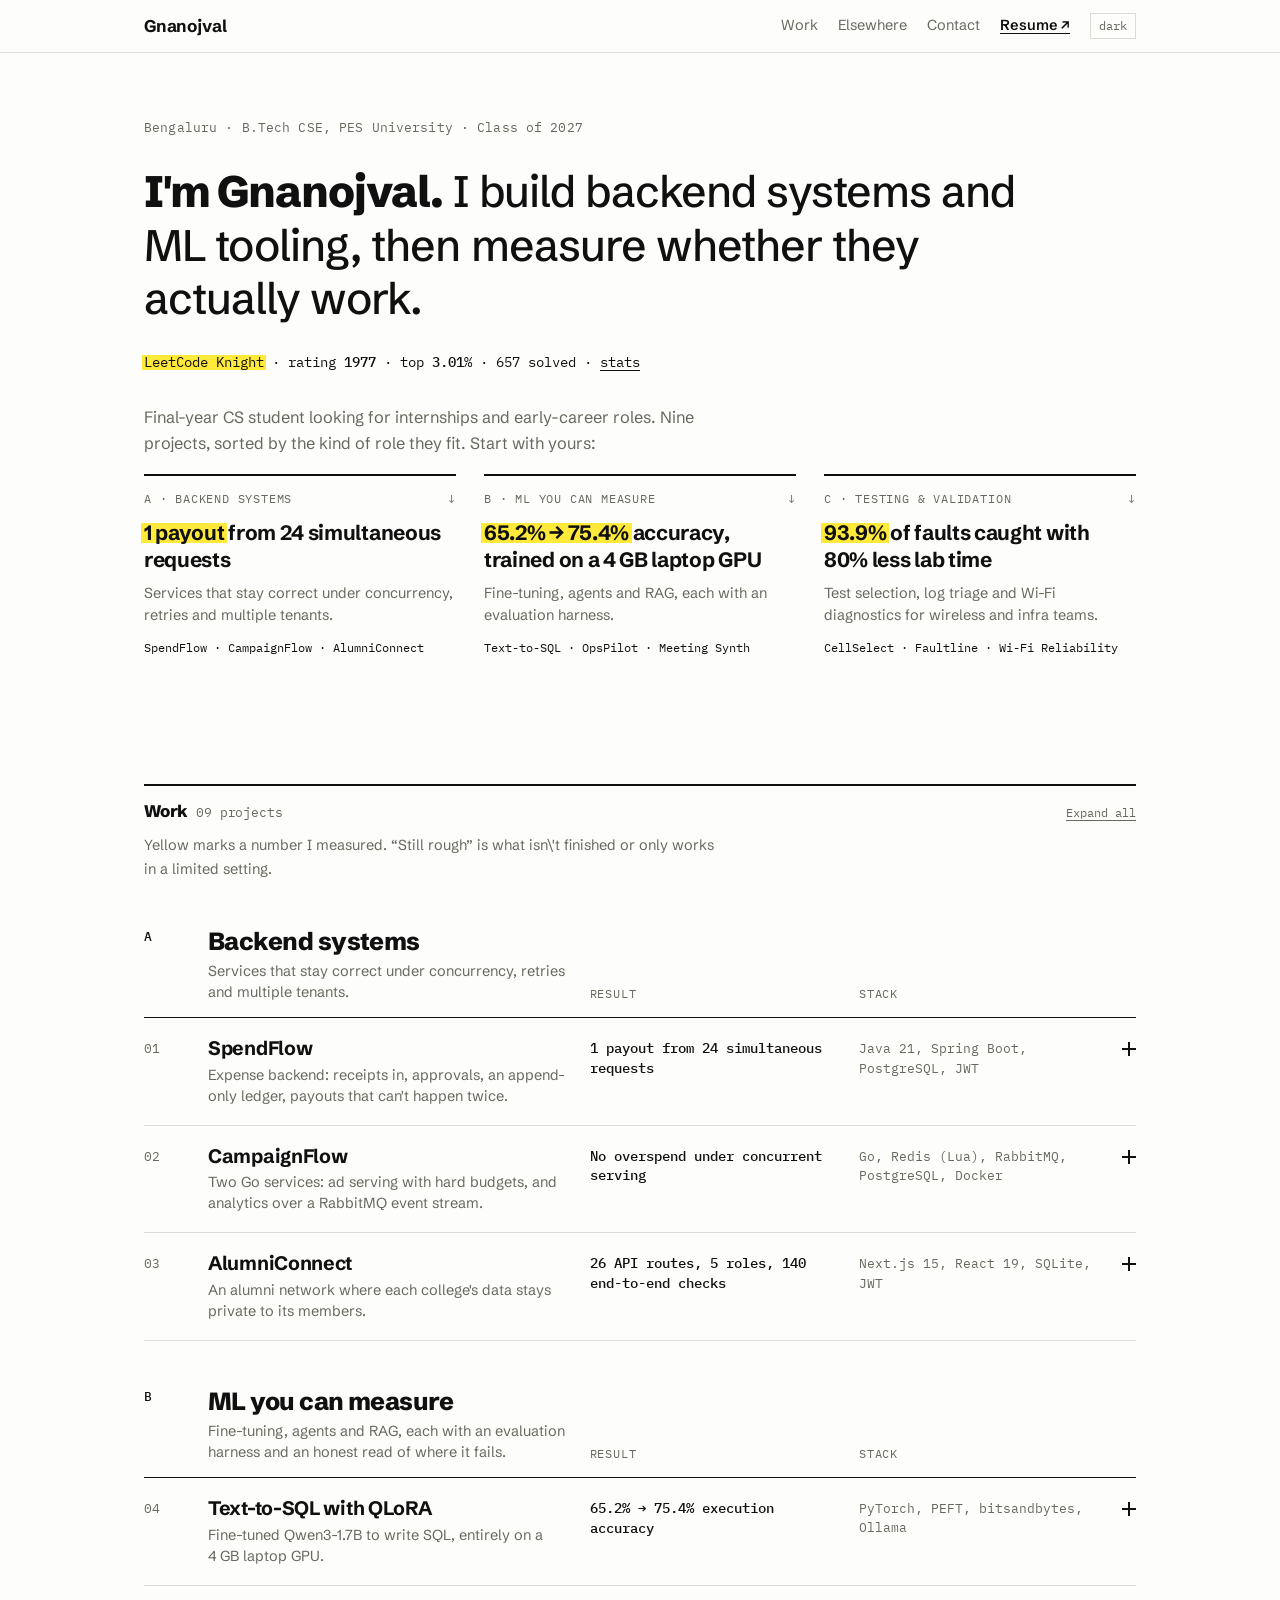
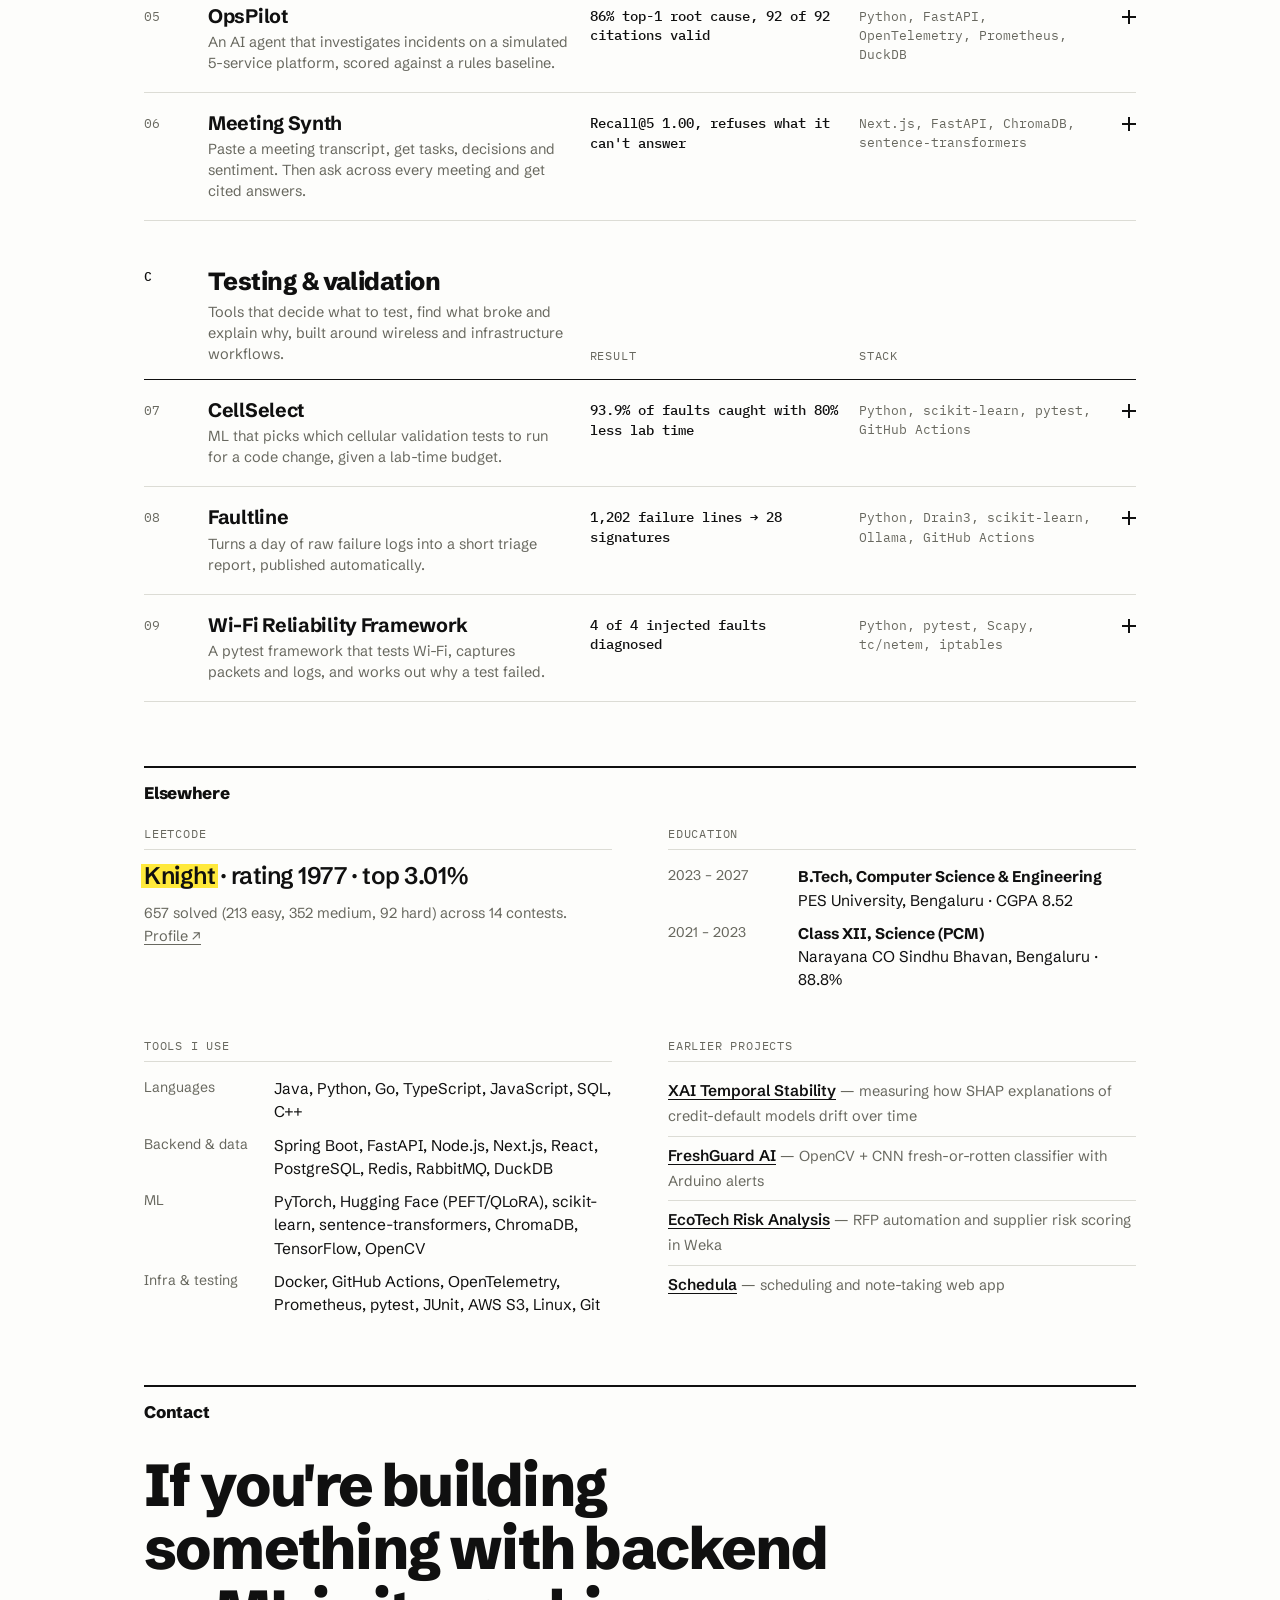
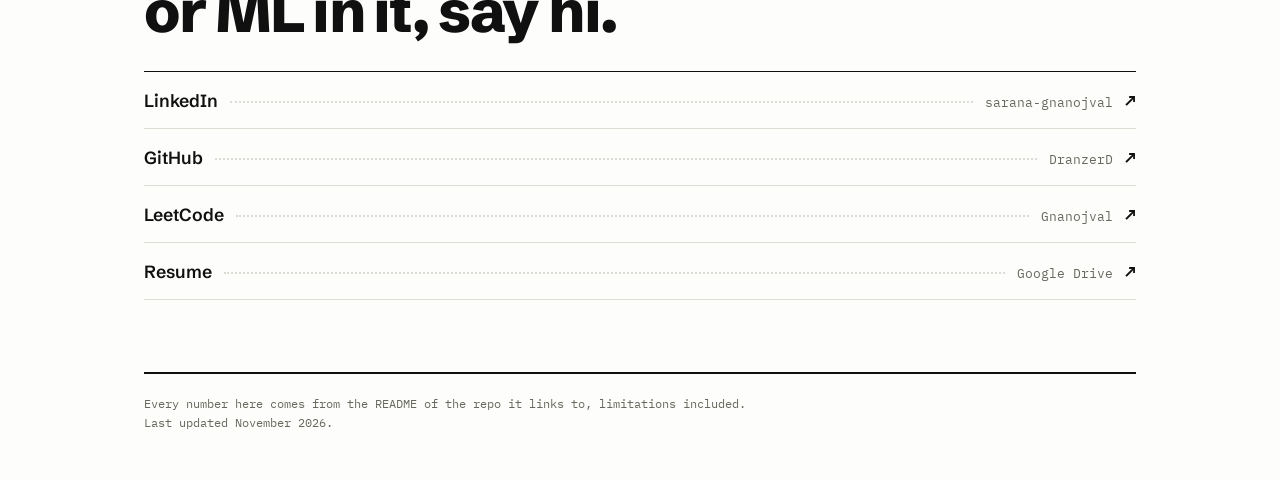
==== commit 14b18172: "Update name to Gnanojval and refresh LeetCode stats Co-Authored-By: Claude Haiku 5.5 <noreply@anthro" ====
--- a/index.html
+++ b/index.html
@@ -3,9 +3,9 @@
 <head>
 <meta charset="UTF-8">
 <meta name="viewport" content="width=device-width, initial-scale=1.0">
-<title>Sarana Gnanojval — Software Engineer</title>
-<meta name="description" content="Sarana Gnanojval, final-year CS student in Bengaluru. Backend systems and ML tooling, measured and tested: nine projects in Java, Go, Python and TypeScript. LeetCode Knight, top 5%.">
-<meta property="og:title" content="Sarana Gnanojval — Software Engineer">
+<title>Gnanojval — Software Engineer</title>
+<meta name="description" content="Gnanojval, final-year CS student in Bengaluru. Backend systems and ML tooling, measured and tested: nine projects in Java, Go, Python and TypeScript. LeetCode Knight, top 5%.">
+<meta property="og:title" content="Gnanojval — Software Engineer">
 <meta property="og:description" content="I build backend systems and ML tooling, then try to break them. Nine projects with the numbers to prove it.">
 <link rel="icon" href="data:image/svg+xml,%3Csvg xmlns='http://www.w3.org/2000/svg' viewBox='0 0 32 32'%3E%3Crect width='32' height='32' fill='%23ffe93b'/%3E%3Cpath d='M6 24h20M6 24v-4M10 24v-2M14 24v-4M18 24v-2M22 24v-4M26 24v-2' stroke='%23101010' stroke-width='2' fill='none'/%3E%3C/svg%3E">
 <link rel="preconnect" href="https://fonts.googleapis.com">
@@ -166,7 +166,7 @@
 
 <header class="bar">
   <div class="wrap bar-in">
-    <a class="brand" href="#top">Sarana Gnanojval</a>
+    <a class="brand" href="#top">Gnanojval</a>
     <nav class="nav" aria-label="Primary">
       <a href="#work">Work</a>
       <a class="opt" href="#elsewhere">Elsewhere</a>
@@ -180,8 +180,8 @@
 <main id="top">
 <div class="wrap hero">
   <p class="meta">Bengaluru · B.Tech CSE, PES University · Class of 2027</p>
-  <h1 class="lede"><span class="lead-in">I'm Sarana.</span> I build backend systems and ML tooling, then measure whether they actually work.</h1>
-  <p class="lcline"><mark>LeetCode Knight</mark> · rating <b data-lc="rating">1884</b> · top <b data-lc="top">5.22</b>% · <span data-lc="solved">650</span> solved · <a href="#leetcode">stats</a></p>
+  <h1 class="lede"><span class="lead-in">I'm Gnanojval.</span> I build backend systems and ML tooling, then measure whether they actually work.</h1>
+  <p class="lcline"><mark>LeetCode Knight</mark> · rating <b data-lc="rating">1977</b> · top <b data-lc="top">3.01</b>% · <span data-lc="solved">657</span> solved · <a href="#leetcode">stats</a></p>
   <p class="status">Final-year CS student looking for internships and early-career roles. Nine projects, sorted by the kind of role they fit. Start with yours:</p>
   <div class="lanes">
     <a class="lc" href="#lane-backend">
@@ -537,8 +537,8 @@
   <div class="two">
     <div class="blk" id="leetcode">
       <h3>LeetCode</h3>
-      <p class="big"><mark>Knight</mark> · rating <span data-lc="rating">1884</span> · top <span data-lc="top">5.22</span>%</p>
-      <p class="small"><span data-lc="solved">650</span> solved (<span data-lc="easy">211</span> easy, <span data-lc="med">349</span> medium, <span data-lc="hard">90</span> hard) across <span data-lc="contests">12</span> contests. <a href="https://leetcode.com/u/Gnanojval/" target="_blank" rel="noopener">Profile ↗</a></p>
+      <p class="big"><mark>Knight</mark> · rating <span data-lc="rating">1977</span> · top <span data-lc="top">3.01</span>%</p>
+      <p class="small"><span data-lc="solved">657</span> solved (<span data-lc="easy">213</span> easy, <span data-lc="med">352</span> medium, <span data-lc="hard">92</span> hard) across <span data-lc="contests">14</span> contests. <a href="https://leetcode.com/u/Gnanojval/" target="_blank" rel="noopener">Profile ↗</a></p>
     </div>
 
     <div class="blk">
